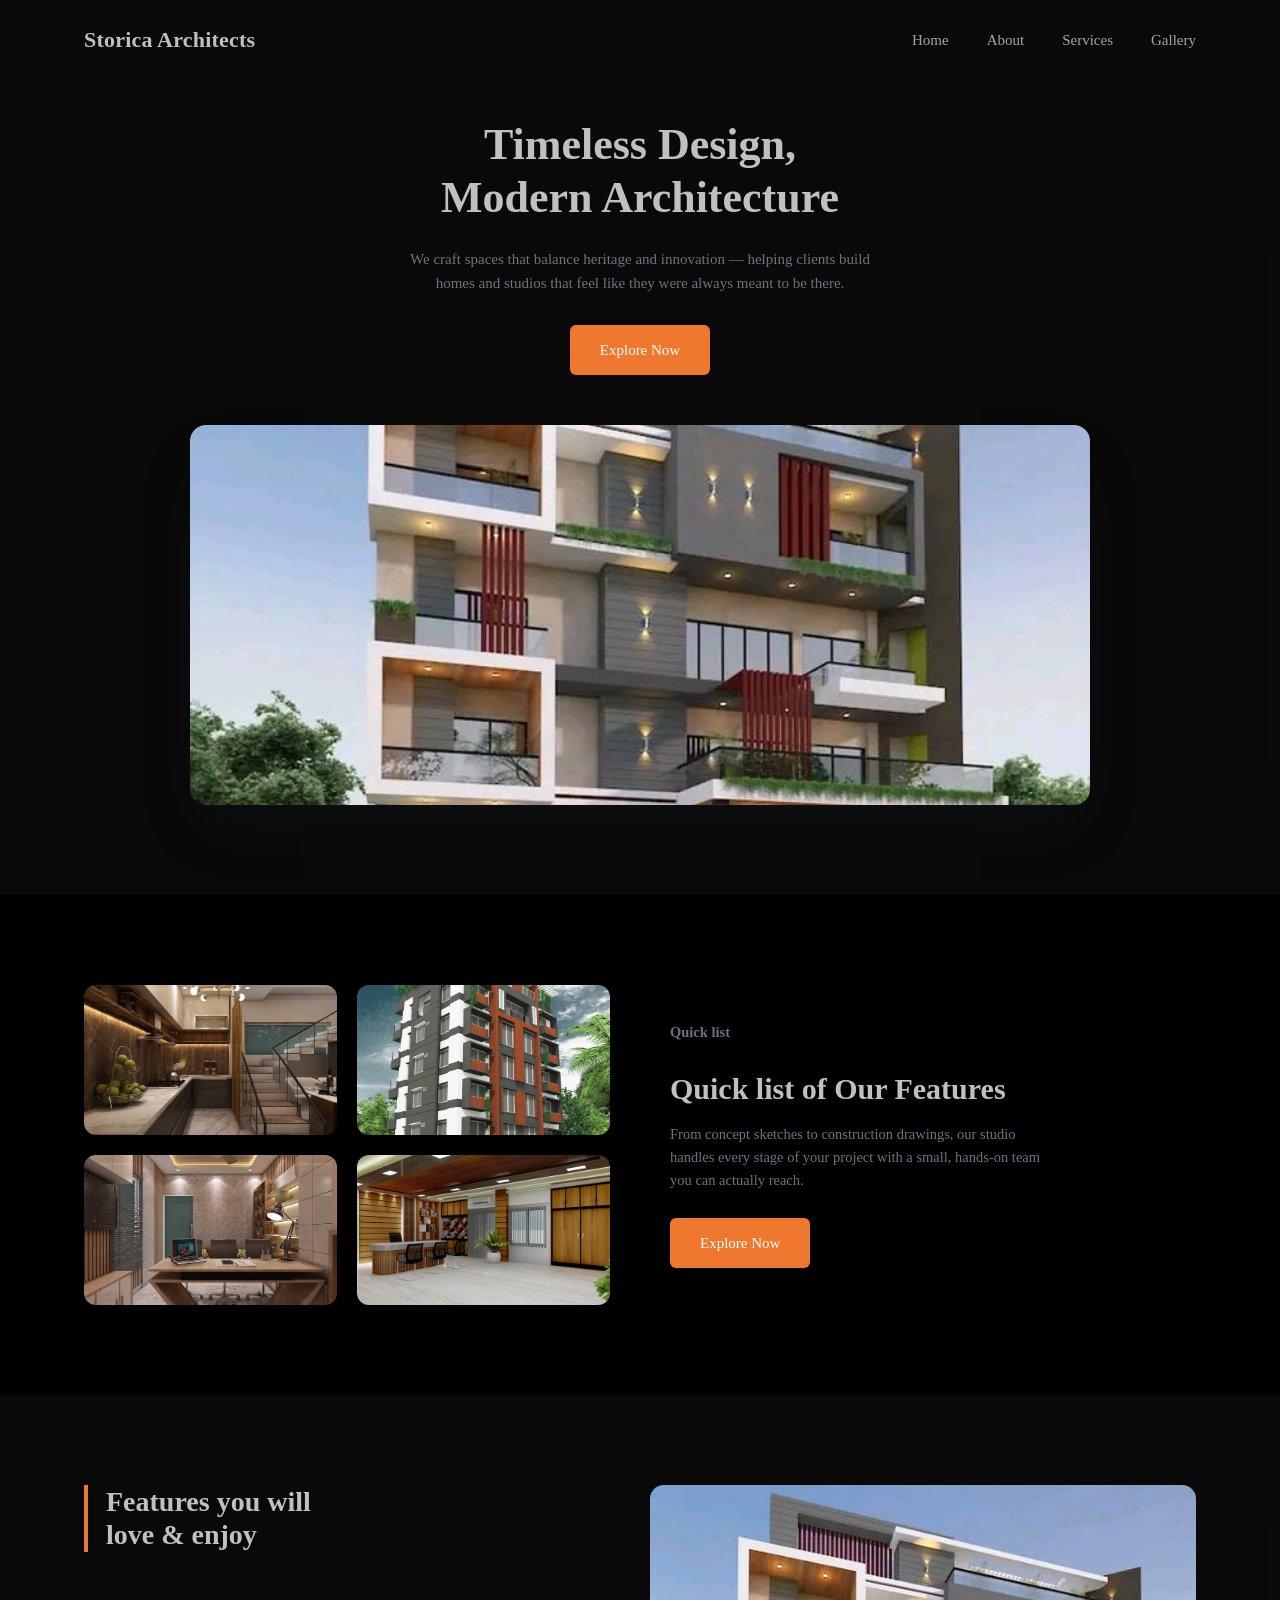
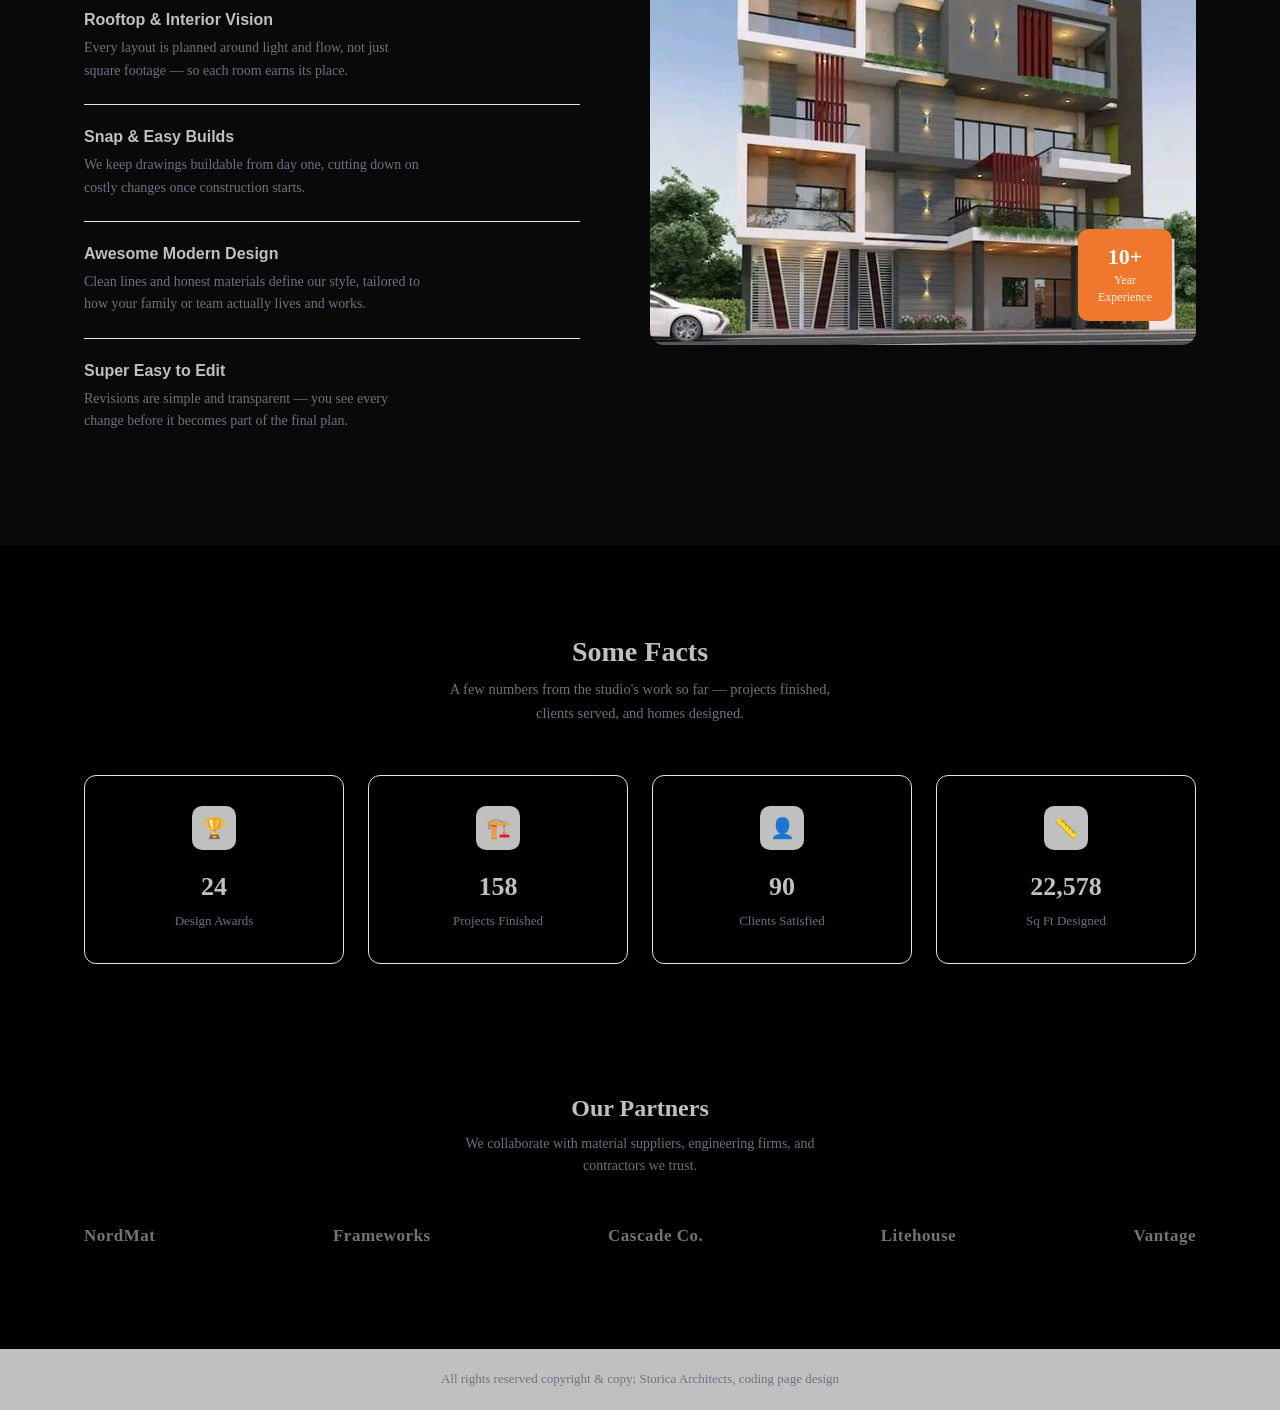
==== index.html @ d6c52e56 "first commit" ====
<!DOCTYPE html>
<html lang="en">
<head>
<meta charset="UTF-8">
<meta name="viewport" content="width=device-width, initial-scale=1.0">
<title>Storica Architects</title>
<link rel="preconnect" href="https://fonts.googleapis.com">
<link href="images/WhatsApp Image 2026-02-28 at 4.46.33 PM.jpeg" rel="">
<link rel="stylesheet" href="styles/styles.css">
<link rel="shortcut icon" href="images/Untitled design (3).png" type="image/x-icon">
</head>
<body>

  <header>
    <nav class="wrap">
      <div class="logo">Storica Architects</div>
      <div class="nav-links">
        
        <a href="#">Home</a>
        <a href="#">About</a>
        <a href="#">Services</a>
        <a href="#">Gallery</a>

        
      </div>
    </nav>
  </header>

  <section class="hero">
    <div class="wrap">
      <h1>Timeless Design,<br>Modern Architecture</h1>
      <p>We craft spaces that balance heritage and innovation — helping clients build homes and studios that feel like they were always meant to be there.</p>
      <a href="#" class="btn">Explore Now</a>
      <div class="hero-img">
       <img src="images/486635810_1103201011824294_1071564273077259065_n.jpg" alt="">
      </div>
    </div>
  </section>

  <section class="quick">
    <div class="wrap">
      <div class="quick-imgs">
        <img src="images/120081185_122994676213870_6121903983900589121_n.jpg" alt="Modern building">
        <img src="images/468080724_1082215016958493_6610459341811130633_n.jpg" alt="Interior design">
        <img src="images/469229002_1090039562842705_2044229005658719227_n.jpg" alt="Architecture detail">
        <img src="images/471404561_1105847131261948_3059984047574565428_n.jpg" alt="Facade">
      </div>
      <div class="quick-copy">
        <p class="eyebrow">Quick list</p>
        <h2>Quick list of Our Features</h2>
        <p>From concept sketches to construction drawings, our studio handles every stage of your project with a small, hands-on team you can actually reach.</p>
        <a href="#" class="btn">Explore Now</a>
      </div>
    </div>
  </section>

  <section class="love">
    <div class="wrap">
      <div>
        <h2>Features you will<br>love & enjoy</h2>

        <div class="love-item">
          <h3>Rooftop & Interior Vision</h3>
          <p>Every layout is planned around light and flow, not just square footage — so each room earns its place.</p>
        </div>
        <div class="love-item">
          <h3>Snap & Easy Builds</h3>
          <p>We keep drawings buildable from day one, cutting down on costly changes once construction starts.</p>
        </div>
        <div class="love-item">
          <h3>Awesome Modern Design</h3>
          <p>Clean lines and honest materials define our style, tailored to how your family or team actually lives and works.</p>
        </div>
        <div class="love-item">
          <h3>Super Easy to Edit</h3>
          <p>Revisions are simple and transparent — you see every change before it becomes part of the final plan.</p>
        </div>
      </div>

      <div class="love-visual">
        <img src="images/486635810_1103201011824294_1071564273077259065_n.jpg" alt="Architect reviewing plans">
        <div class="badge">
          <strong>10+</strong>
          <span>Year<br>Experience</span>
        </div>
      </div>
    </div>
  </section>

  <section class="facts">
    <div class="wrap">
      <h2>Some Facts</h2>
      <p>A few numbers from the studio's work so far — projects finished, clients served, and homes designed.</p>
      <div class="facts-grid">
        <div class="fact-card">
          <div class="fact-icon">&#127942;</div>
          <strong>24</strong>
          <span>Design Awards</span>
        </div>
        <div class="fact-card">
          <div class="fact-icon">&#127959;&#65039;</div>
          <strong>158</strong>
          <span>Projects Finished</span>
        </div>
        <div class="fact-card">
          <div class="fact-icon">&#128100;</div>
          <strong>90</strong>
          <span>Clients Satisfied</span>
        </div>
        <div class="fact-card">
          <div class="fact-icon">&#128207;</div>
          <strong>22,578</strong>
          <span>Sq Ft Designed</span>
        </div>
      </div>
    </div>
  </section>

  <section class="sponsors">
    <div class="wrap">
      <h2>Our Partners</h2>
      <p>We collaborate with material suppliers, engineering firms, and contractors we trust.</p>
      <div class="sponsor-row">
        <span>NordMat</span>
        <span>Frameworks</span>
        <span>Cascade&nbsp;Co.</span>
        <span>Litehouse</span>
        <span>Vantage</span>
      </div>
    </div>
  </section>

  <footer>
    All rights reserved copyright & copy; Storica Architects, coding page design
  </footer>

</body>
</html>
---- styles/styles.css ----
:root {
    --cream: #11111192;
    --peach: #c0c0c0;
    --orange: #f0782e;
    --ink: #c0c0c0;
    --ink-soft: #6b7280;
    --white: #ffffff;
    --border: #ece3d6;
    --radius: 10px;
  }

  * { box-sizing: border-box; margin: 0; padding: 0; }

  body{
        background-color: #000000;
        color: #c0c0c0;
        border-color: #444444;
      } 

  body {
    background-color: #000000;
        color: #c0c0c0;
    line-height: 1.6;
  }

  h1, h2, h3 {
    font-family: 'Playfair Display', serif;
    font-weight: 700;
    line-height: 1.2;
  }

  a { text-decoration: none; color: inherit; }
  img { max-width: 100%; display: block; }

  .wrap {
    max-width: 1160px;
    margin: 0 auto;
    padding: 0 24px;
  }

  .btn {
    display: inline-block;
    background: var(--orange);
    color: #fff;
    padding: 13px 30px;
    border-radius: 6px;
    font-weight: 500;
    font-size: 15px;
    border: none;
    cursor: pointer;
    transition: transform .15s ease, box-shadow .15s ease;
  }
  .btn:hover { transform: translateY(-2px); box-shadow: 0 8px 20px rgba(240,120,46,.3); }

  /* NAV */
  header {
    background: var(--cream);
    padding: 22px 0;
  }
  nav.wrap {
    display: flex;
    align-items: center;
    justify-content: space-between;
  }
  .logo {
    font-family: 'Playfair Display', serif;
    font-weight: 700;
    font-size: 22px;
    letter-spacing: .2px;
  }
  .nav-links {
    display: flex;
    gap: 38px;
    font-size: 15px;
    font-weight: 500;
  }
  .nav-links a { opacity: .85; }
  .nav-links a:hover { opacity: 1; color: var(--orange); }

  /* HERO */
  .hero {
    background: var(--cream);
    padding: 40px 0 90px;
    text-align: center;
  }
  .hero h1 {
    font-size: 44px;
    max-width: 640px;
    margin: 0 auto 22px;
  }
  .hero p {
    max-width: 480px;
    margin: 0 auto 30px;
    color: var(--ink-soft);
    font-size: 15px;
  }
  .hero-img {
    margin-top: 50px;
    border-radius: 16px;
    overflow: hidden;
    max-width: 900px;
    margin-left: auto;
    margin-right: auto;
    box-shadow: 0 30px 60px -20px rgba(31,39,51,.25);
  }
  .hero-img img { width: 100%; height: 380px; object-fit: cover; }

  /* QUICK FEATURES */
  .quick {
    padding: 90px 0;
  }
  .quick .wrap {
    display: grid;
    grid-template-columns: 1fr 1fr;
    gap: 60px;
    align-items: center;
  }
  .quick-imgs {
    display: grid;
    grid-template-columns: 1fr 1fr;
    gap: 20px;
  }
  .quick-imgs img {
    border-radius: 12px;
    height: 150px;
    width: 100%;
    object-fit: cover;
  }
  .eyebrow {
    color: var(--orange);
    font-weight: 600;
  }
  .quick-copy h2 { font-size: 30px; margin: 4px 0 16px; }
  .quick-copy p {
    color: var(--ink-soft);
    font-size: 14.5px;
    margin-bottom: 26px;
    max-width: 380px;
  }

  /* FEATURES LOVE */
  .love {
    background: var(--cream);
    padding: 90px 0;
  }
  .love .wrap {
    display: grid;
    grid-template-columns: 1fr 1.1fr;
    gap: 70px;
    align-items: flex-start;
  }
  .love h2 {
    font-size: 28px;
    border-left: 4px solid var(--orange);
    padding-left: 18px;
    margin-bottom: 36px;
  }
  .love-item {
    border-top: 1px solid var(--border);
    padding: 22px 0;
  }
  .love-item:first-of-type { border-top: none; }
  .love-item h3 {
    font-family: 'Poppins', sans-serif;
    font-size: 16px;
    font-weight: 600;
    margin-bottom: 8px;
  }
  .love-item p {
    color: var(--ink-soft);
    font-size: 14px;
    max-width: 340px;
  }
  .love-visual {
    position: relative;
    border-radius: 14px;
    overflow: hidden;
  }
  .love-visual img { width: 100%; height: 460px; object-fit: cover; }
  .badge {
    position: absolute;
    bottom: 24px;
    right: 24px;
    background: var(--orange);
    color: #fff;
    padding: 16px 20px;
    border-radius: 10px;
    text-align: center;
    line-height: 1.1;
  }
  .badge strong { display: block; font-size: 22px; font-family: 'Playfair Display', serif; }
  .badge span { font-size: 12px; opacity: .9; }

  /* FACTS */
  .facts { padding: 90px 0; text-align: center; }
  .facts h2 { font-size: 28px; margin-bottom: 10px; }
  .facts > .wrap > p { color: var(--ink-soft); font-size: 14.5px; max-width: 420px; margin: 0 auto 50px; }
  .facts-grid {
    display: grid;
    grid-template-columns: repeat(4, 1fr);
    gap: 24px;
  }
  .fact-card {
    border: 1px solid var(--border);
    border-radius: 12px;
    padding: 30px 16px;
  }
  .fact-icon {
    width: 44px; height: 44px;
    margin: 0 auto 16px;
    border-radius: 10px;
    background: var(--peach);
    display: flex; align-items: center; justify-content: center;
    color: var(--orange);
    font-size: 20px;
  }
  .fact-card strong {
    display: block;
    font-family: 'Playfair Display', serif;
    font-size: 26px;
  }
  .fact-card span {
    color: var(--ink-soft);
    font-size: 13px;
  }

  /* SPONSORS */
  .sponsors { padding: 40px 0 100px; text-align: center; }
  .sponsors h2 { font-size: 24px; margin-bottom: 10px; }
  .sponsors p { color: var(--ink-soft); font-size: 14px; max-width: 400px; margin: 0 auto 44px; }
  .sponsor-row {
    display: flex;
    justify-content: space-between;
    align-items: center;
    flex-wrap: wrap;
    gap: 20px;
    opacity: .6;
    font-weight: 600;
    font-size: 17px;
    letter-spacing: .5px;
  }

  /* FOOTER */
  footer {
    background: var(--peach);
    padding: 20px 0;
    text-align: center;
    font-size: 13px;
    color: var(--ink-soft);
  }

  @media (max-width: 860px) {
    .quick .wrap, .love .wrap { grid-template-columns: 1fr; }
    .facts-grid { grid-template-columns: repeat(2, 1fr); }
    .nav-links { display: none; }
    .hero h1 { font-size: 32px; }
    .love-visual img { height: 320px; }
  }
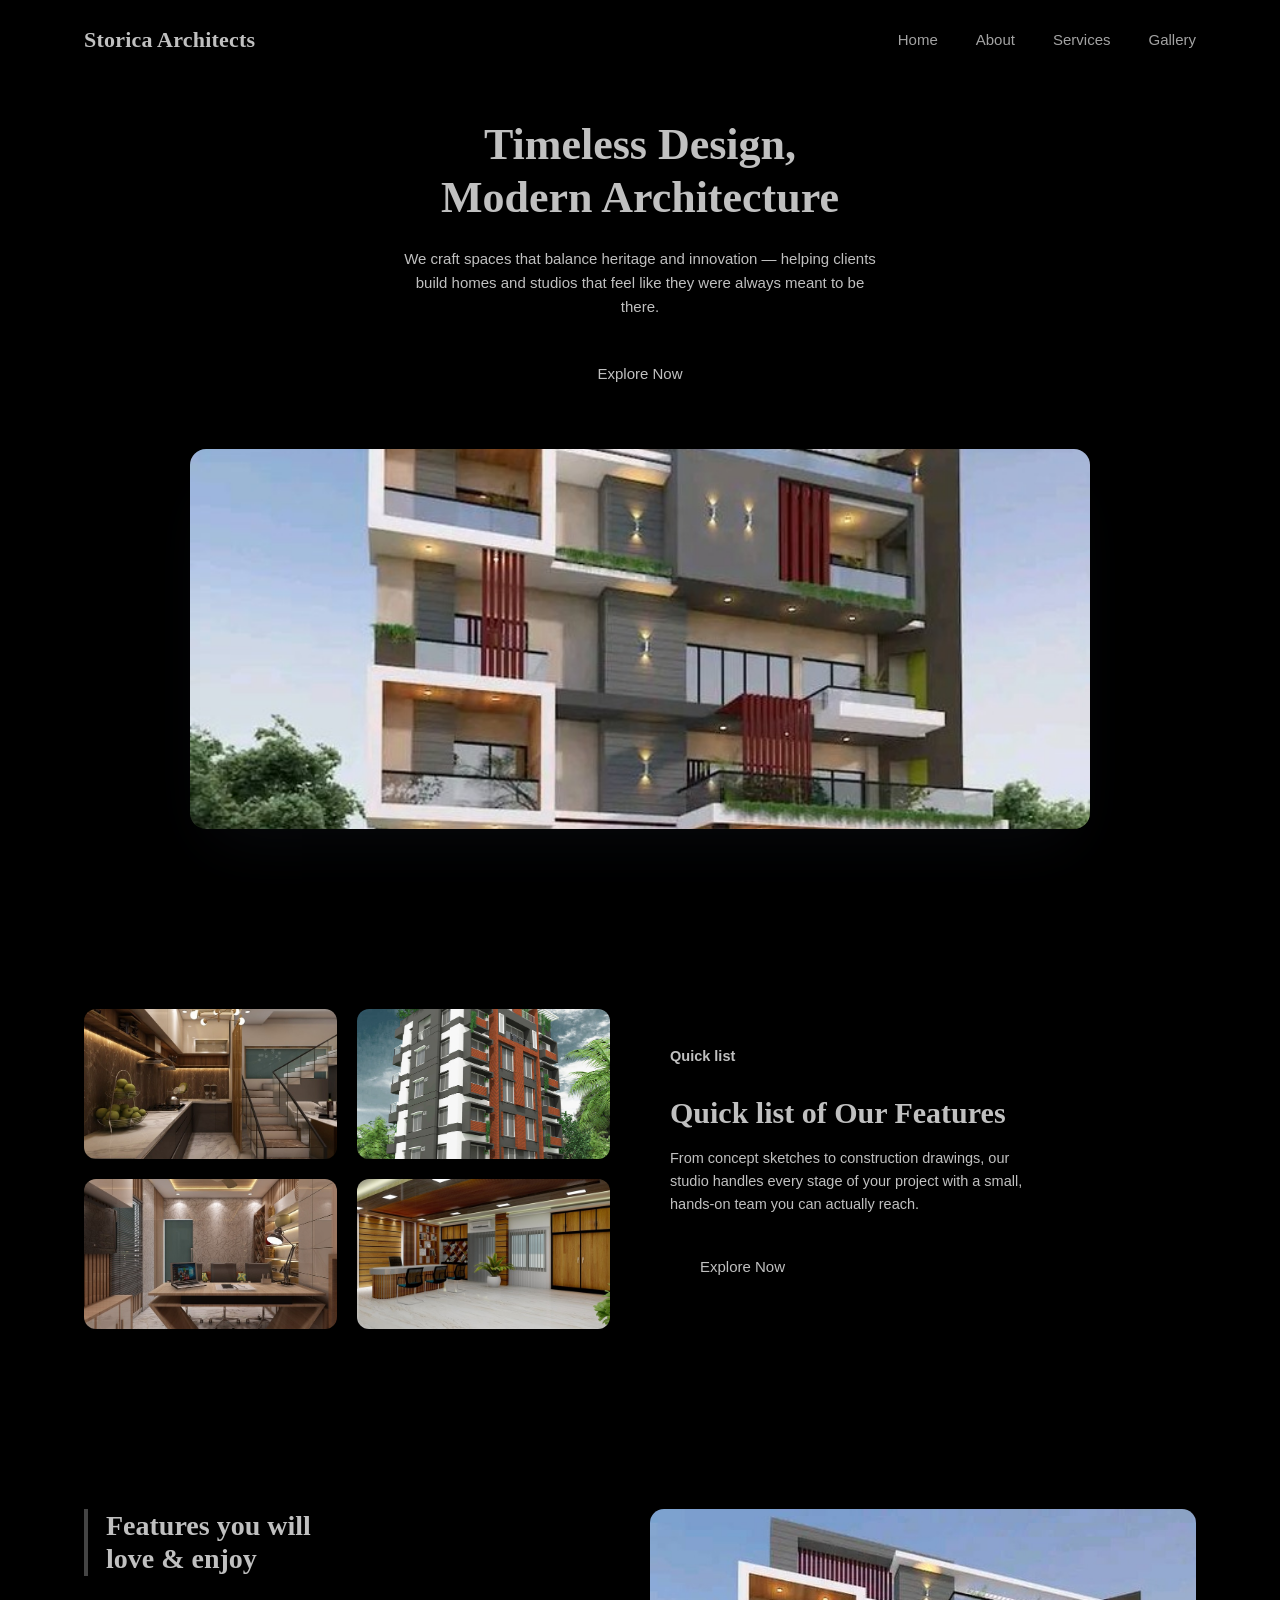
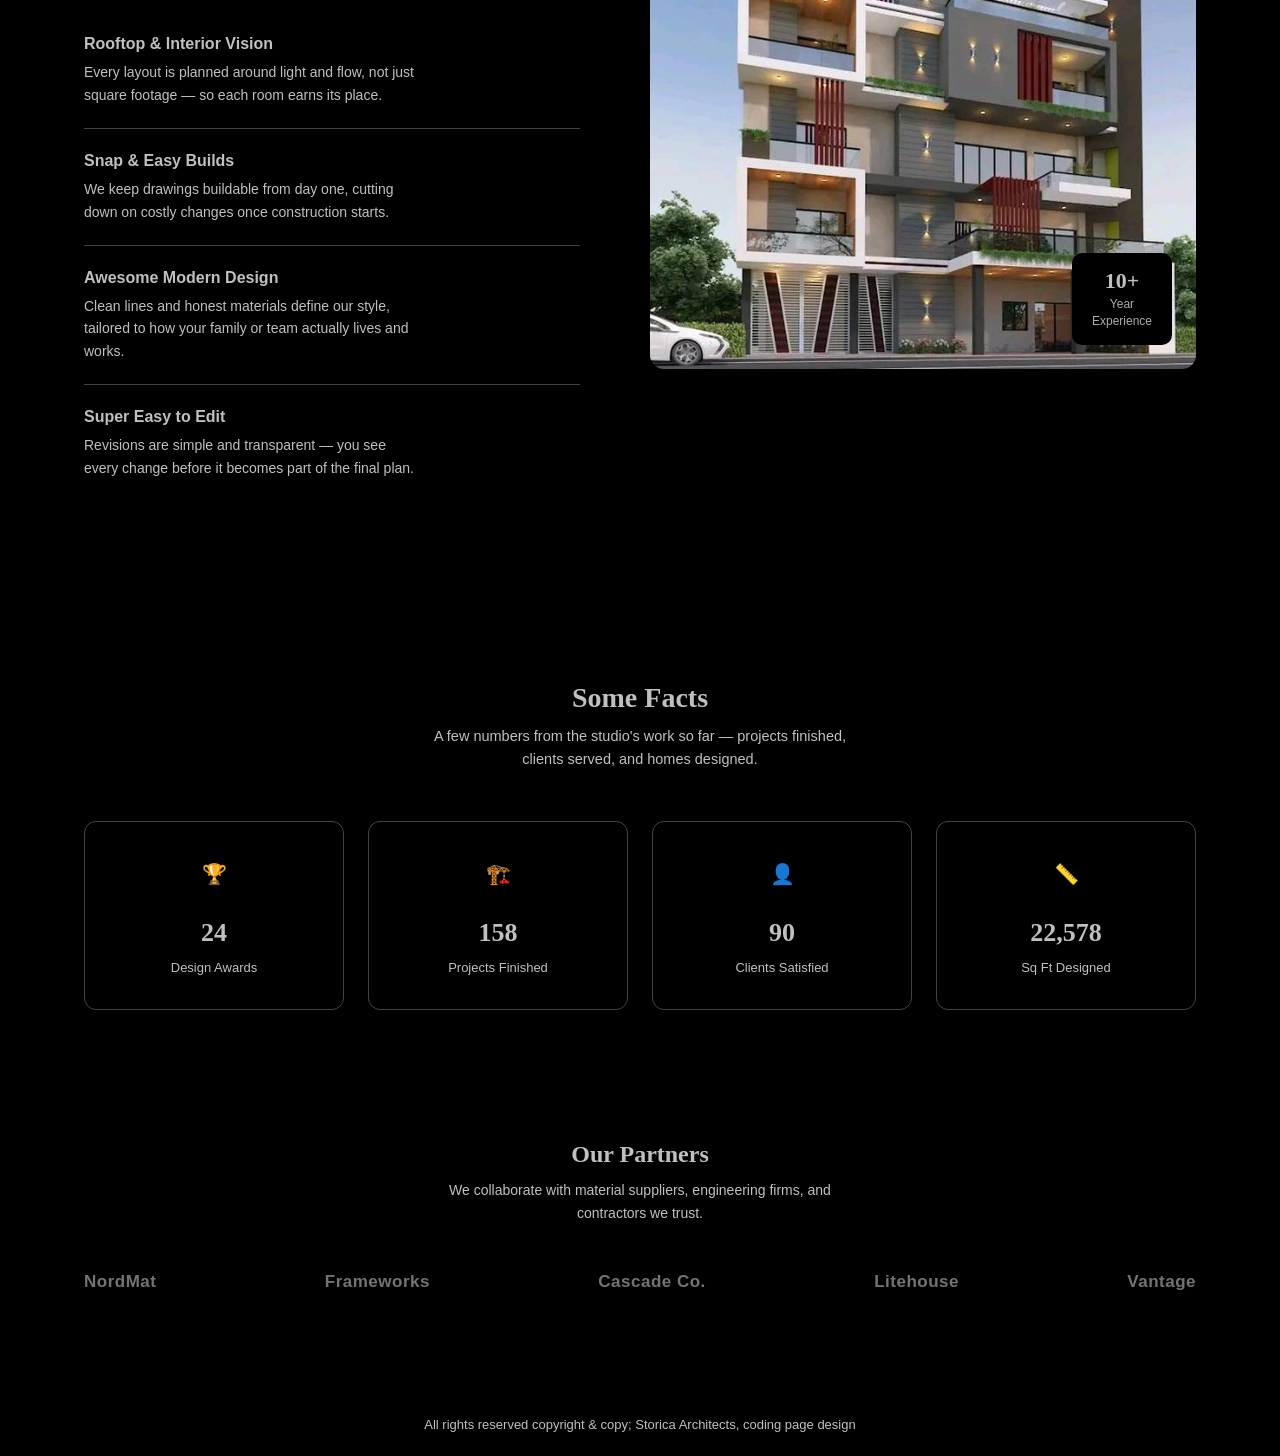
==== commit 02adb630: "update css styles" ====
--- a/index.html
+++ b/index.html
@@ -135,5 +135,4 @@
   </footer>
 
 </body>
-</html>
-
+</html>
--- a/styles/styles.css
+++ b/styles/styles.css
@@ -1,258 +1,296 @@
 :root {
-    --cream: #11111192;
-    --peach: #c0c0c0;
-    --orange: #f0782e;
-    --ink: #c0c0c0;
-    --ink-soft: #6b7280;
-    --white: #ffffff;
-    --border: #ece3d6;
-    --radius: 10px;
+  --cream: #fdf3e7;
+  --peach: #f8e4cd;
+  --orange: #f0782e;
+  --ink: #1f2733;
+  --ink-soft: #6b7280;
+  --white: #ffffff;
+  --border: #ece3d6;
+  --radius: 10px;
+}
+
+* { box-sizing: border-box; margin: 0; padding: 0; }
+
+body {
+  font-family: 'Poppins', sans-serif;
+  color: var(--ink);
+  background: var(--white);
+  line-height: 1.6;
+}
+
+h1, h2, h3 {
+  font-family: 'Playfair Display', serif;
+  font-weight: 700;
+  line-height: 1.2;
+}
+
+a { text-decoration: none; color: inherit; }
+img { max-width: 100%; display: block; }
+
+.wrap {
+  max-width: 1160px;
+  margin: 0 auto;
+  padding: 0 24px;
+}
+
+.btn {
+  display: inline-block;
+  background: var(--orange);
+  color: #fff;
+  padding: 13px 30px;
+  border-radius: 6px;
+  font-weight: 500;
+  font-size: 15px;
+  border: none;
+  cursor: pointer;
+  transition: transform .15s ease, box-shadow .15s ease;
+}
+.btn:hover { transform: translateY(-2px); box-shadow: 0 8px 20px rgba(240,120,46,.3); }
+
+/* NAV */
+header {
+  background: var(--cream);
+  padding: 22px 0;
+  position: relative;
+}
+nav.wrap {
+  display: flex;
+  align-items: center;
+  justify-content: space-between;
+  position: relative;
+}
+.logo {
+  font-family: 'Playfair Display', serif;
+  font-weight: 700;
+  font-size: 22px;
+  letter-spacing: .2px;
+}
+.nav-links {
+  display: flex;
+  gap: 38px;
+  font-size: 15px;
+  font-weight: 500;
+}
+.nav-links a { opacity: .85; }
+.nav-links a:hover { opacity: 1; color: var(--orange); }
+
+/* Hamburger button — hidden on desktop by default */
+.menu-toggle {
+  display: none;
+  flex-direction: column;
+  justify-content: center;
+  gap: 5px;
+  width: 30px;
+  height: 24px;
+  background: none;
+  border: none;
+  cursor: pointer;
+  z-index: 20;
+}
+.menu-toggle span {
+  display: block;
+  width: 26px;
+  height: 2px;
+  background: var(--ink);
+}
+
+/* HERO */
+.hero {
+  background: var(--cream);
+  padding: 40px 0 90px;
+  text-align: center;
+}
+.hero h1 {
+  font-size: 44px;
+  max-width: 640px;
+  margin: 0 auto 22px;
+}
+.hero p {
+  max-width: 480px;
+  margin: 0 auto 30px;
+  color: var(--ink-soft);
+  font-size: 15px;
+}
+.hero-img {
+  margin-top: 50px;
+  border-radius: 16px;
+  overflow: hidden;
+  max-width: 900px;
+  margin-left: auto;
+  margin-right: auto;
+  box-shadow: 0 30px 60px -20px rgba(31,39,51,.25);
+}
+.hero-img img { width: 100%; height: 380px; object-fit: cover; }
+
+/* QUICK FEATURES */
+.quick { padding: 90px 0; }
+.quick .wrap {
+  display: grid;
+  grid-template-columns: 1fr 1fr;
+  gap: 60px;
+  align-items: center;
+}
+.quick-imgs {
+  display: grid;
+  grid-template-columns: 1fr 1fr;
+  gap: 20px;
+}
+.quick-imgs img {
+  border-radius: 12px;
+  height: 150px;
+  width: 100%;
+  object-fit: cover;
+}
+.eyebrow { color: var(--orange); font-weight: 600; }
+.quick-copy h2 { font-size: 30px; margin: 4px 0 16px; }
+.quick-copy p {
+  color: var(--ink-soft);
+  font-size: 14.5px;
+  margin-bottom: 26px;
+  max-width: 380px;
+}
+
+/* FEATURES LOVE */
+.love { background: var(--cream); padding: 90px 0; }
+.love .wrap {
+  display: grid;
+  grid-template-columns: 1fr 1.1fr;
+  gap: 70px;
+  align-items: flex-start;
+}
+.love h2 {
+  font-size: 28px;
+  border-left: 4px solid var(--orange);
+  padding-left: 18px;
+  margin-bottom: 36px;
+}
+.love-item { border-top: 1px solid var(--border); padding: 22px 0; }
+.love-item:first-of-type { border-top: none; }
+.love-item h3 {
+  font-family: 'Poppins', sans-serif;
+  font-size: 16px;
+  font-weight: 600;
+  margin-bottom: 8px;
+}
+.love-item p { color: var(--ink-soft); font-size: 14px; max-width: 340px; }
+.love-visual { position: relative; border-radius: 14px; overflow: hidden; }
+.love-visual img { width: 100%; height: 460px; object-fit: cover; }
+.badge {
+  position: absolute;
+  bottom: 24px;
+  right: 24px;
+  background: var(--orange);
+  color: #fff;
+  padding: 16px 20px;
+  border-radius: 10px;
+  text-align: center;
+  line-height: 1.1;
+}
+.badge strong { display: block; font-size: 22px; font-family: 'Playfair Display', serif; }
+.badge span { font-size: 12px; opacity: .9; }
+
+/* FACTS */
+.facts { padding: 90px 0; text-align: center; }
+.facts h2 { font-size: 28px; margin-bottom: 10px; }
+.facts > .wrap > p { color: var(--ink-soft); font-size: 14.5px; max-width: 420px; margin: 0 auto 50px; }
+.facts-grid { display: grid; grid-template-columns: repeat(4, 1fr); gap: 24px; }
+.fact-card { border: 1px solid var(--border); border-radius: 12px; padding: 30px 16px; }
+.fact-icon {
+  width: 44px; height: 44px;
+  margin: 0 auto 16px;
+  border-radius: 10px;
+  background: var(--peach);
+  display: flex; align-items: center; justify-content: center;
+  color: var(--orange);
+  font-size: 20px;
+}
+.fact-card strong { display: block; font-family: 'Playfair Display', serif; font-size: 26px; }
+.fact-card span { color: var(--ink-soft); font-size: 13px; }
+
+/* SPONSORS */
+.sponsors { padding: 40px 0 100px; text-align: center; }
+.sponsors h2 { font-size: 24px; margin-bottom: 10px; }
+.sponsors p { color: var(--ink-soft); font-size: 14px; max-width: 400px; margin: 0 auto 44px; }
+.sponsor-row {
+  display: flex;
+  justify-content: space-between;
+  align-items: center;
+  flex-wrap: wrap;
+  gap: 20px;
+  opacity: .6;
+  font-weight: 600;
+  font-size: 17px;
+  letter-spacing: .5px;
+}
+
+/* FOOTER */
+footer {
+  background: var(--peach);
+  padding: 20px 0;
+  text-align: center;
+  font-size: 13px;
+  color: var(--ink-soft);
+}
+
+/* ============ RESPONSIVE ============ */
+
+/* Large Desktop */
+@media (max-width: 1200px) {
+  .wrap { max-width: 960px; }
+  .hero h1 { font-size: 40px; }
+}
+
+/* Tablet */
+@media (max-width: 860px) {
+  .quick .wrap, .love .wrap { grid-template-columns: 1fr; }
+  .facts-grid { grid-template-columns: repeat(2, 1fr); }
+
+  .nav-links {
+    position: absolute;
+    top: 60px;
+    left: 0;
+    right: 0;
+    background: var(--cream);
+    flex-direction: column;
+    align-items: center;
+    gap: 20px;
+    padding: 24px 0;
+    display: none;
+    box-shadow: 0 10px 20px rgba(0,0,0,.08);
   }
-
-  * { box-sizing: border-box; margin: 0; padding: 0; }
-
-  body{
-        background-color: #000000;
-        color: #c0c0c0;
-        border-color: #444444;
-      } 
-
-  body {
-    background-color: #000000;
-        color: #c0c0c0;
-    line-height: 1.6;
-  }
-
-  h1, h2, h3 {
-    font-family: 'Playfair Display', serif;
-    font-weight: 700;
-    line-height: 1.2;
-  }
-
-  a { text-decoration: none; color: inherit; }
-  img { max-width: 100%; display: block; }
-
-  .wrap {
-    max-width: 1160px;
-    margin: 0 auto;
-    padding: 0 24px;
-  }
-
-  .btn {
-    display: inline-block;
-    background: var(--orange);
-    color: #fff;
-    padding: 13px 30px;
-    border-radius: 6px;
-    font-weight: 500;
-    font-size: 15px;
-    border: none;
-    cursor: pointer;
-    transition: transform .15s ease, box-shadow .15s ease;
-  }
-  .btn:hover { transform: translateY(-2px); box-shadow: 0 8px 20px rgba(240,120,46,.3); }
-
-  /* NAV */
-  header {
-    background: var(--cream);
-    padding: 22px 0;
-  }
-  nav.wrap {
-    display: flex;
-    align-items: center;
-    justify-content: space-between;
-  }
-  .logo {
-    font-family: 'Playfair Display', serif;
-    font-weight: 700;
-    font-size: 22px;
-    letter-spacing: .2px;
-  }
-  .nav-links {
-    display: flex;
-    gap: 38px;
-    font-size: 15px;
-    font-weight: 500;
-  }
-  .nav-links a { opacity: .85; }
-  .nav-links a:hover { opacity: 1; color: var(--orange); }
-
-  /* HERO */
-  .hero {
-    background: var(--cream);
-    padding: 40px 0 90px;
-    text-align: center;
-  }
-  .hero h1 {
-    font-size: 44px;
-    max-width: 640px;
-    margin: 0 auto 22px;
-  }
-  .hero p {
-    max-width: 480px;
-    margin: 0 auto 30px;
-    color: var(--ink-soft);
-    font-size: 15px;
-  }
-  .hero-img {
-    margin-top: 50px;
-    border-radius: 16px;
-    overflow: hidden;
-    max-width: 900px;
-    margin-left: auto;
-    margin-right: auto;
-    box-shadow: 0 30px 60px -20px rgba(31,39,51,.25);
-  }
-  .hero-img img { width: 100%; height: 380px; object-fit: cover; }
-
-  /* QUICK FEATURES */
-  .quick {
-    padding: 90px 0;
-  }
-  .quick .wrap {
-    display: grid;
-    grid-template-columns: 1fr 1fr;
-    gap: 60px;
-    align-items: center;
-  }
-  .quick-imgs {
-    display: grid;
-    grid-template-columns: 1fr 1fr;
-    gap: 20px;
-  }
-  .quick-imgs img {
-    border-radius: 12px;
-    height: 150px;
-    width: 100%;
-    object-fit: cover;
-  }
-  .eyebrow {
-    color: var(--orange);
-    font-weight: 600;
-  }
-  .quick-copy h2 { font-size: 30px; margin: 4px 0 16px; }
-  .quick-copy p {
-    color: var(--ink-soft);
-    font-size: 14.5px;
-    margin-bottom: 26px;
-    max-width: 380px;
-  }
-
-  /* FEATURES LOVE */
-  .love {
-    background: var(--cream);
-    padding: 90px 0;
-  }
-  .love .wrap {
-    display: grid;
-    grid-template-columns: 1fr 1.1fr;
-    gap: 70px;
-    align-items: flex-start;
-  }
-  .love h2 {
-    font-size: 28px;
-    border-left: 4px solid var(--orange);
-    padding-left: 18px;
-    margin-bottom: 36px;
-  }
-  .love-item {
-    border-top: 1px solid var(--border);
-    padding: 22px 0;
-  }
-  .love-item:first-of-type { border-top: none; }
-  .love-item h3 {
-    font-family: 'Poppins', sans-serif;
-    font-size: 16px;
-    font-weight: 600;
-    margin-bottom: 8px;
-  }
-  .love-item p {
-    color: var(--ink-soft);
-    font-size: 14px;
-    max-width: 340px;
-  }
-  .love-visual {
-    position: relative;
-    border-radius: 14px;
-    overflow: hidden;
-  }
-  .love-visual img { width: 100%; height: 460px; object-fit: cover; }
-  .badge {
-    position: absolute;
-    bottom: 24px;
-    right: 24px;
-    background: var(--orange);
-    color: #fff;
-    padding: 16px 20px;
-    border-radius: 10px;
-    text-align: center;
-    line-height: 1.1;
-  }
-  .badge strong { display: block; font-size: 22px; font-family: 'Playfair Display', serif; }
-  .badge span { font-size: 12px; opacity: .9; }
-
-  /* FACTS */
-  .facts { padding: 90px 0; text-align: center; }
-  .facts h2 { font-size: 28px; margin-bottom: 10px; }
-  .facts > .wrap > p { color: var(--ink-soft); font-size: 14.5px; max-width: 420px; margin: 0 auto 50px; }
-  .facts-grid {
-    display: grid;
-    grid-template-columns: repeat(4, 1fr);
-    gap: 24px;
-  }
-  .fact-card {
-    border: 1px solid var(--border);
-    border-radius: 12px;
-    padding: 30px 16px;
-  }
-  .fact-icon {
-    width: 44px; height: 44px;
-    margin: 0 auto 16px;
-    border-radius: 10px;
-    background: var(--peach);
-    display: flex; align-items: center; justify-content: center;
-    color: var(--orange);
-    font-size: 20px;
-  }
-  .fact-card strong {
-    display: block;
-    font-family: 'Playfair Display', serif;
-    font-size: 26px;
-  }
-  .fact-card span {
-    color: var(--ink-soft);
-    font-size: 13px;
-  }
-
-  /* SPONSORS */
-  .sponsors { padding: 40px 0 100px; text-align: center; }
-  .sponsors h2 { font-size: 24px; margin-bottom: 10px; }
-  .sponsors p { color: var(--ink-soft); font-size: 14px; max-width: 400px; margin: 0 auto 44px; }
-  .sponsor-row {
-    display: flex;
-    justify-content: space-between;
-    align-items: center;
-    flex-wrap: wrap;
-    gap: 20px;
-    opacity: .6;
-    font-weight: 600;
-    font-size: 17px;
-    letter-spacing: .5px;
-  }
-
-  /* FOOTER */
-  footer {
-    background: var(--peach);
-    padding: 20px 0;
-    text-align: center;
-    font-size: 13px;
-    color: var(--ink-soft);
-  }
-
-  @media (max-width: 860px) {
-    .quick .wrap, .love .wrap { grid-template-columns: 1fr; }
-    .facts-grid { grid-template-columns: repeat(2, 1fr); }
-    .nav-links { display: none; }
-    .hero h1 { font-size: 32px; }
-    .love-visual img { height: 320px; }
-  }+  .nav-links.open { display: flex; }
+
+  .menu-toggle { display: flex; }
+
+  .hero h1 { font-size: 32px; }
+  .love-visual img { height: 320px; }
+  .hero-img img { height: 280px; }
+}
+
+/* Mobile */
+@media (max-width: 600px) {
+  .wrap { padding: 0 16px; }
+  .hero h1 { font-size: 26px; }
+  .hero p { font-size: 14px; }
+  .quick-imgs { grid-template-columns: 1fr; }
+  .facts-grid { grid-template-columns: 1fr 1fr; gap: 14px; }
+  .fact-card { padding: 20px 10px; }
+  .fact-card strong { font-size: 20px; }
+  .sponsor-row { justify-content: center; gap: 28px; }
+  .logo { font-size: 18px; }
+}
+
+/* Small Mobile */
+@media (max-width: 400px) {
+  .hero h1 { font-size: 22px; }
+  .btn { padding: 11px 22px; font-size: 14px; }
+  .facts-grid { grid-template-columns: 1fr; }
+  .love h2 { font-size: 22px; }
+}
+
+/* Black background / silver text override */
+* {
+  background-color: #000000 !important;
+  color: #c0c0c0 !important;
+  border-color: #444444 !important;
+}
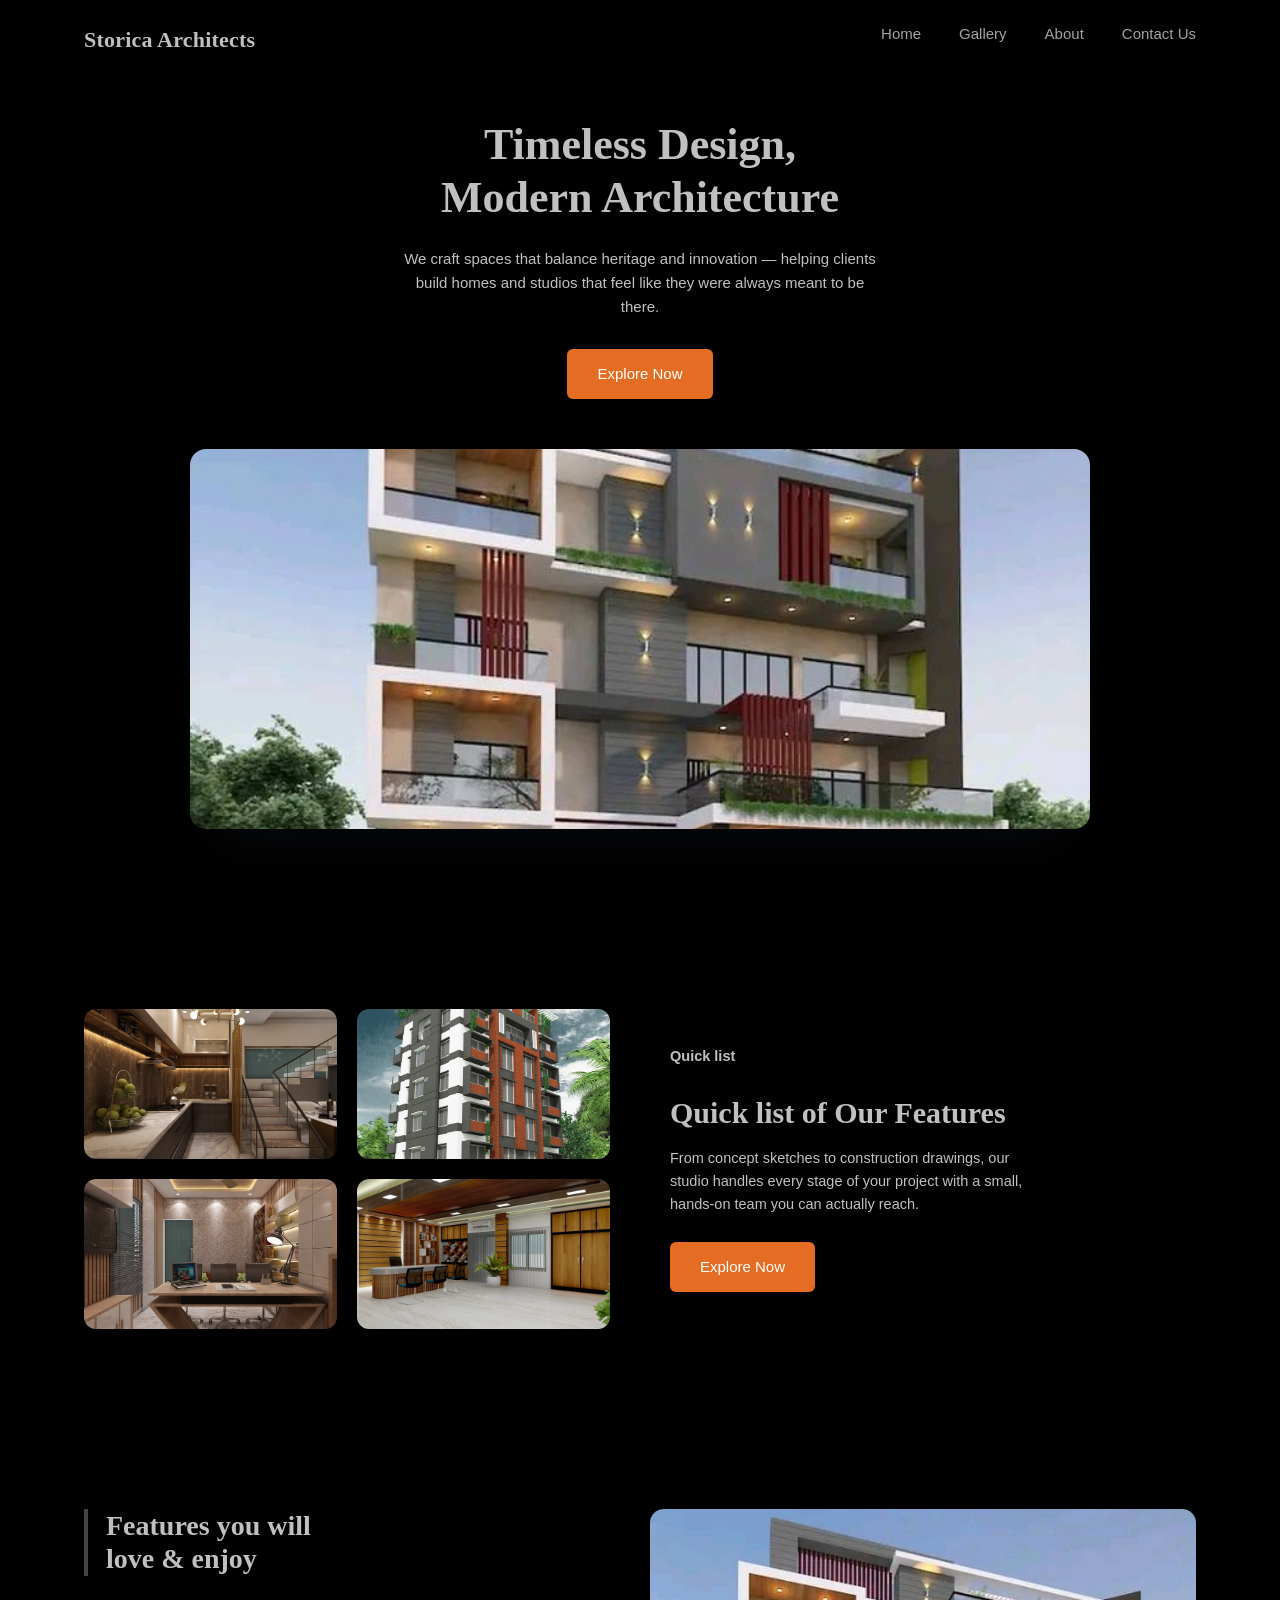
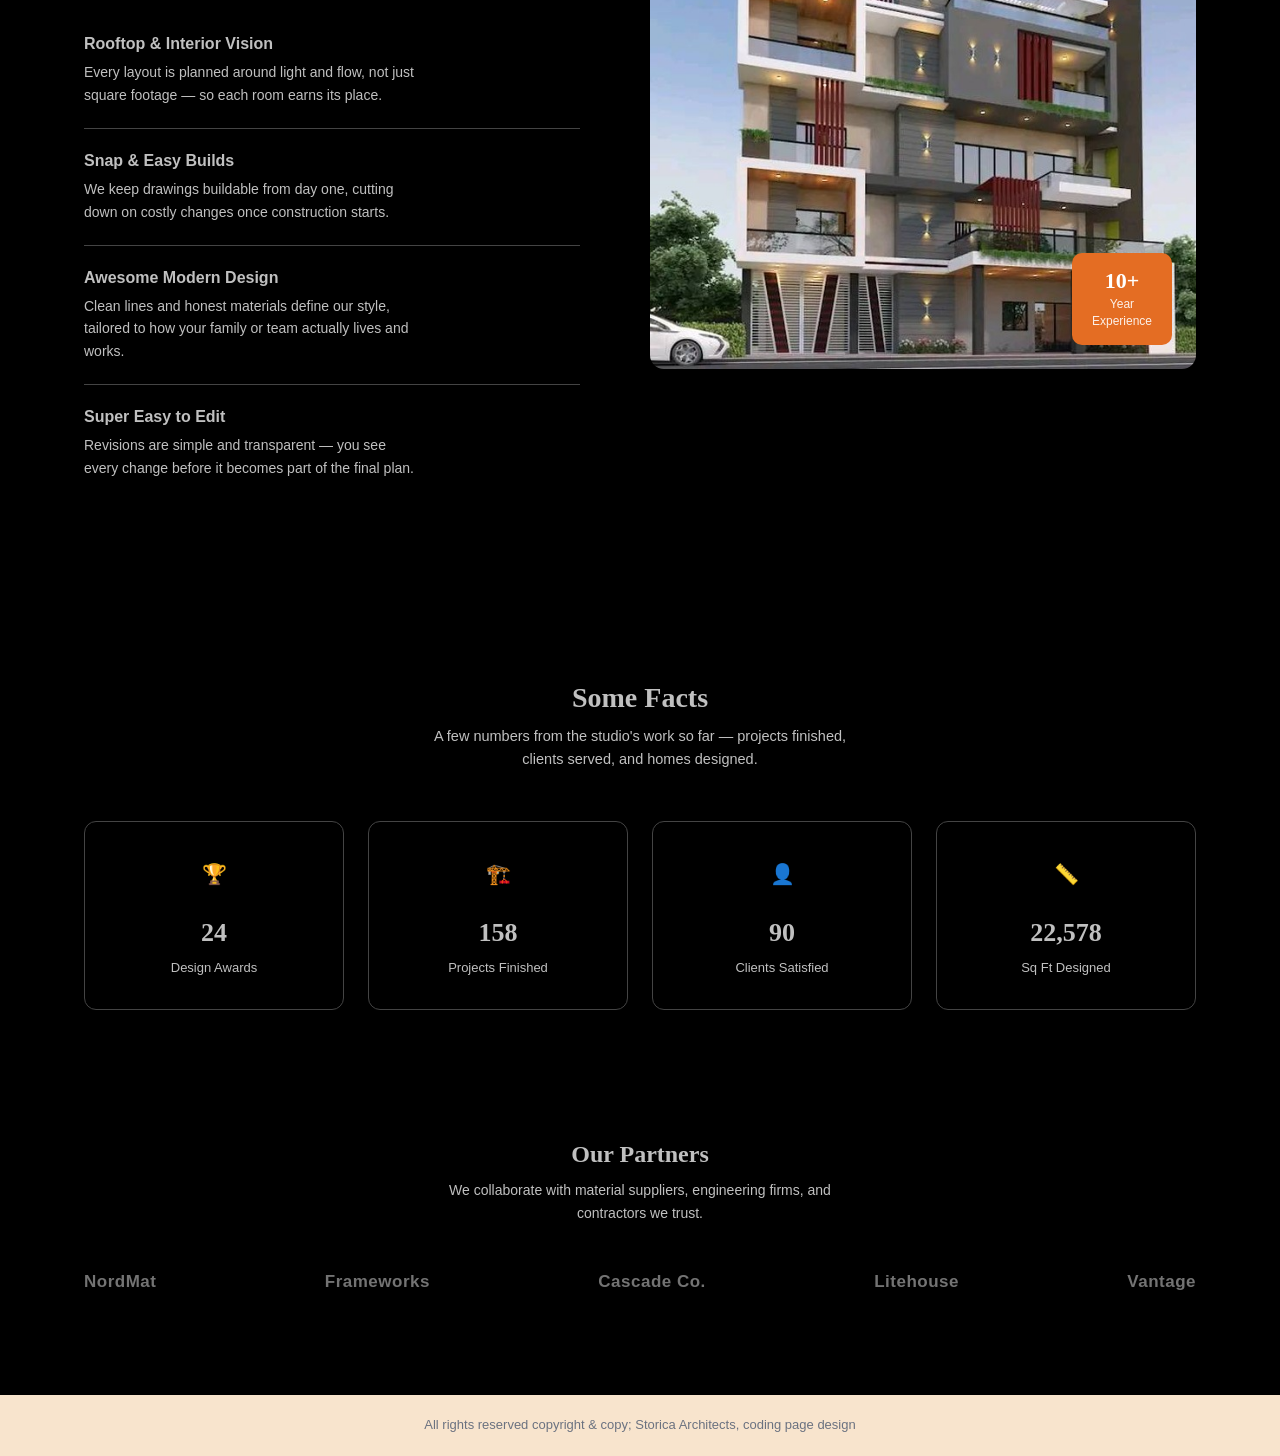
==== commit dd654e06: "update css styles" ====
--- a/index.html
+++ b/index.html
@@ -14,15 +14,18 @@
   <header>
     <nav class="wrap">
       <div class="logo">Storica Architects</div>
-      <div class="nav-links">
+      <ul class="nav-links">
         
-        <a href="#">Home</a>
-        <a href="#">About</a>
-        <a href="#">Services</a>
-        <a href="#">Gallery</a>
+        <!-- li.nav-links*4>a.nav-link -->
+      
+      <li class="nav-items"><a href="" class="nav-link">Home</a></li>
+      <li class="nav-items"><a href="" class="nav-link">Gallery</a></li>
+      <li class="nav-items"><a href="" class="nav-link">About</a></li>
+      <li class="nav-items"><a href="" class="nav-link">Contact Us</a></li>
+
 
         
-      </div>
+      </ul>
     </nav>
   </header>
 
--- a/styles/styles.css
+++ b/styles/styles.css
@@ -1,7 +1,7 @@
 :root {
   --cream: #fdf3e7;
   --peach: #f8e4cd;
-  --orange: #f0782e;
+  --orange: #e46d23;
   --ink: #1f2733;
   --ink-soft: #6b7280;
   --white: #ffffff;
@@ -35,8 +35,8 @@
 
 .btn {
   display: inline-block;
-  background: var(--orange);
-  color: #fff;
+  background-color: var(--orange) !important;
+  color: #fff !important;
   padding: 13px 30px;
   border-radius: 6px;
   font-weight: 500;
@@ -53,9 +53,11 @@
   padding: 22px 0;
   position: relative;
 }
+
+
 nav.wrap {
   display: flex;
-  align-items: center;
+  align-items: right;
   justify-content: space-between;
   position: relative;
 }
@@ -65,6 +67,13 @@
   font-size: 22px;
   letter-spacing: .2px;
 }
+
+.nav-items{
+
+list-style: none;
+
+}
+
 .nav-links {
   display: flex;
   gap: 38px;
@@ -186,8 +195,19 @@
   text-align: center;
   line-height: 1.1;
 }
-.badge strong { display: block; font-size: 22px; font-family: 'Playfair Display', serif; }
+.badge strong { display: block; font-size: 22px; font-family: 'Playfair Display', serif; 
+}
 .badge span { font-size: 12px; opacity: .9; }
+
+.badge {
+  background-color: var(--orange) !important;
+  color: #fff !important;
+}
+.badge strong,
+.badge span {
+  color: #fff !important;
+  background-color: transparent !important;
+}
 
 /* FACTS */
 .facts { padding: 90px 0; text-align: center; }
@@ -226,10 +246,11 @@
 /* FOOTER */
 footer {
   background: var(--peach);
+  background-color: var(--peach) !important;
   padding: 20px 0;
   text-align: center;
   font-size: 13px;
-  color: var(--ink-soft);
+   color: var(--ink-soft) !important;
 }
 
 /* ============ RESPONSIVE ============ */
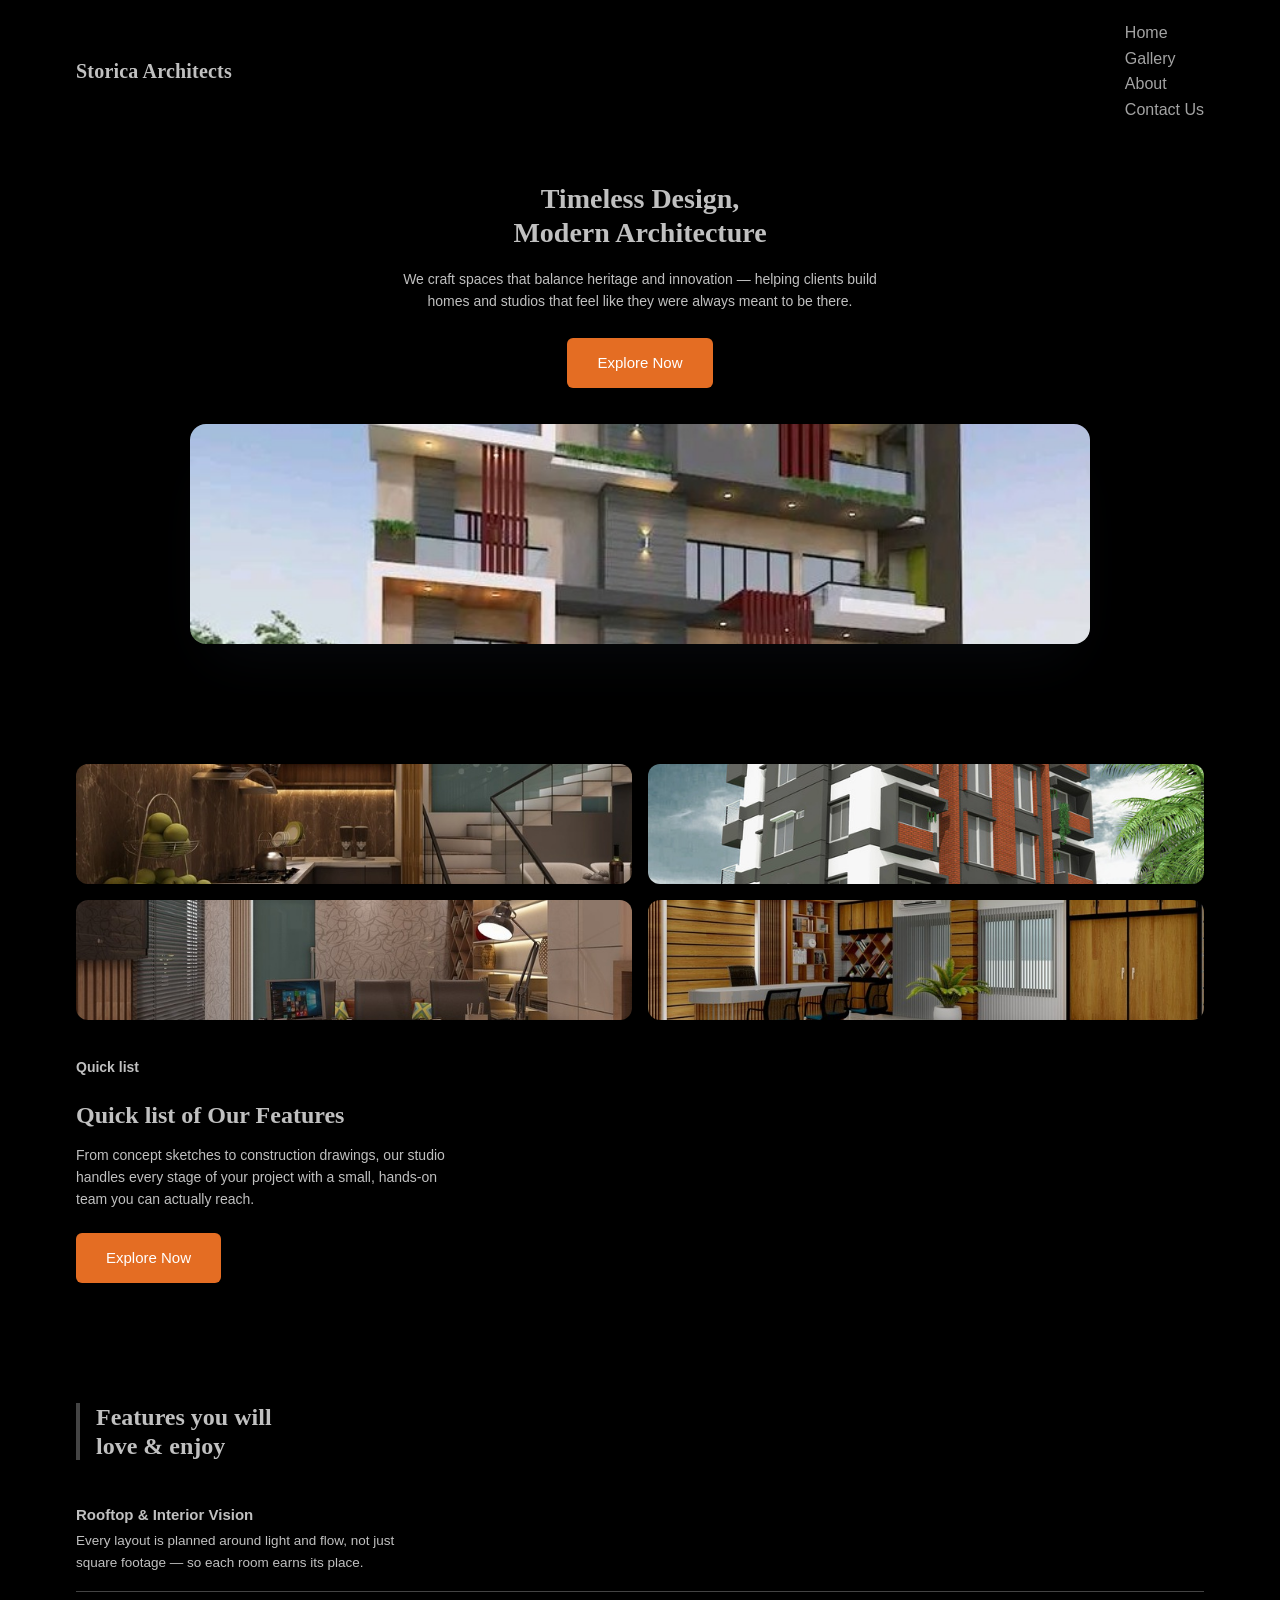
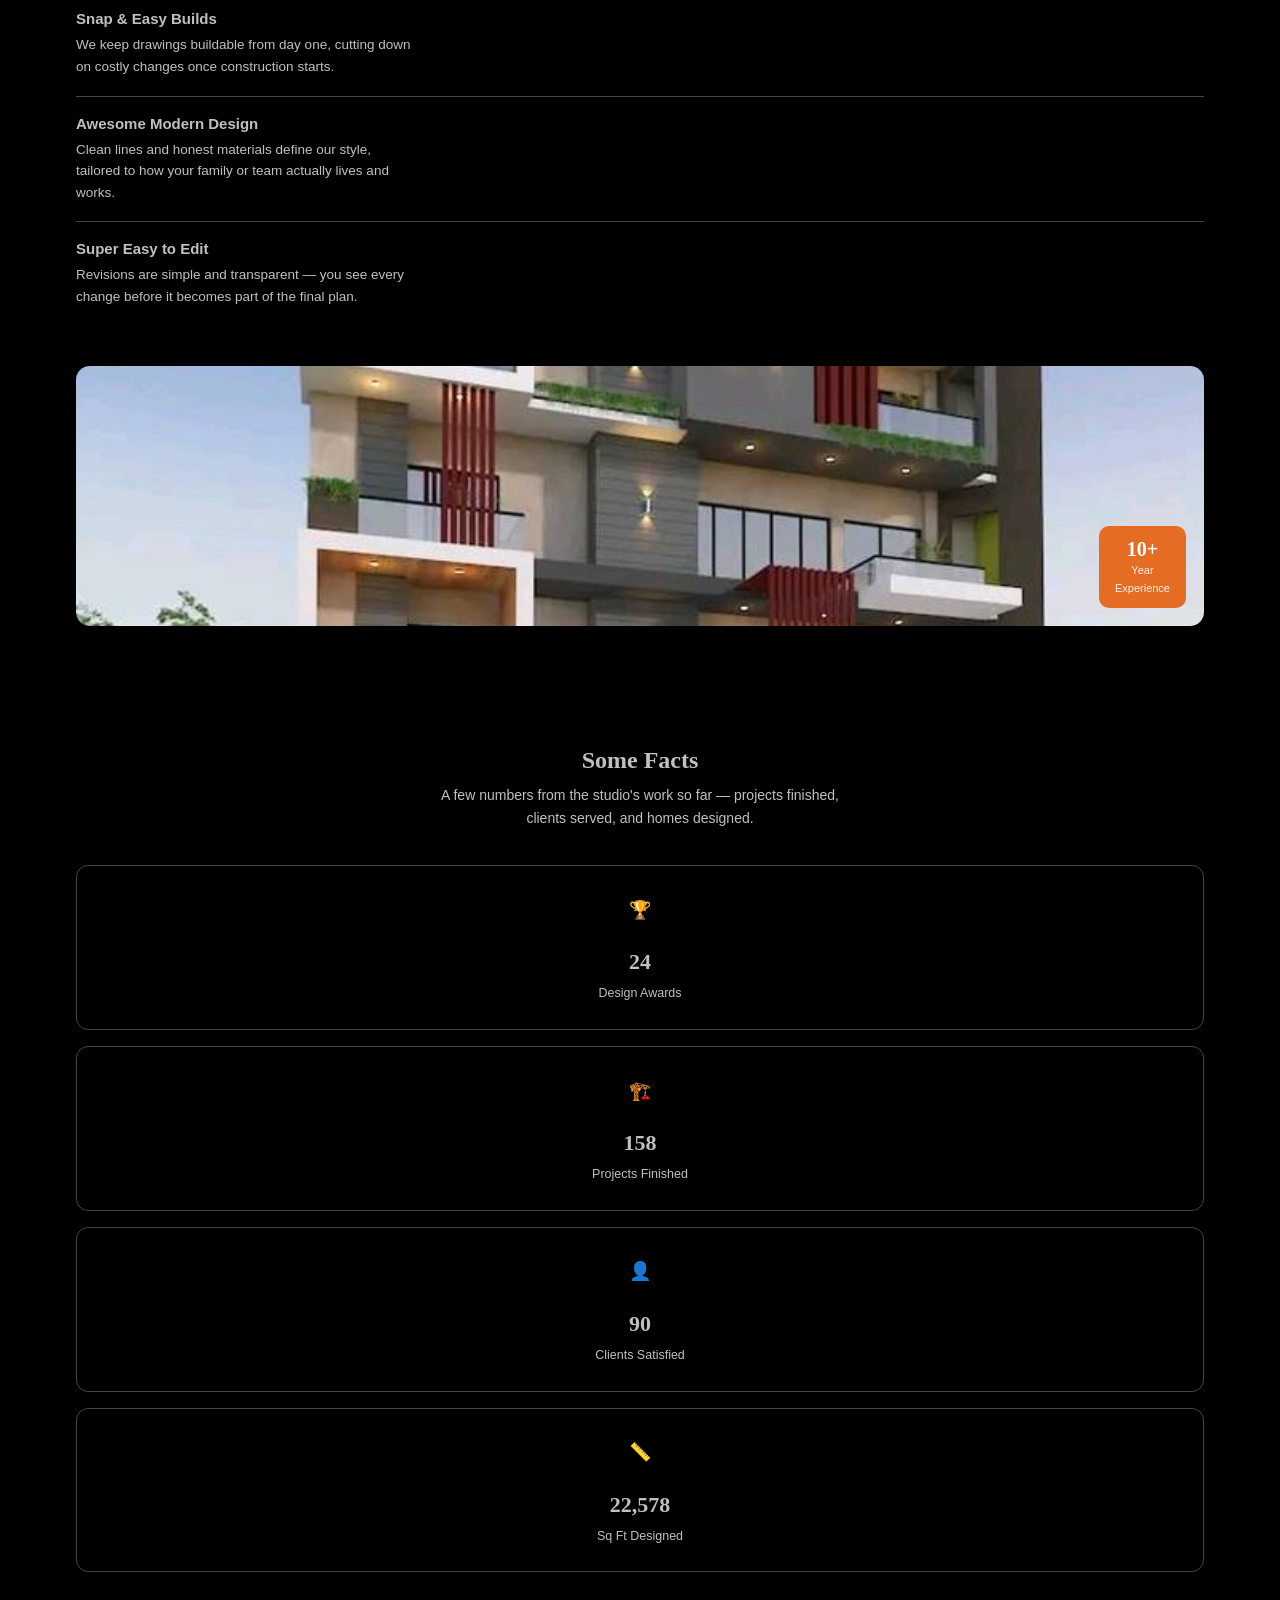
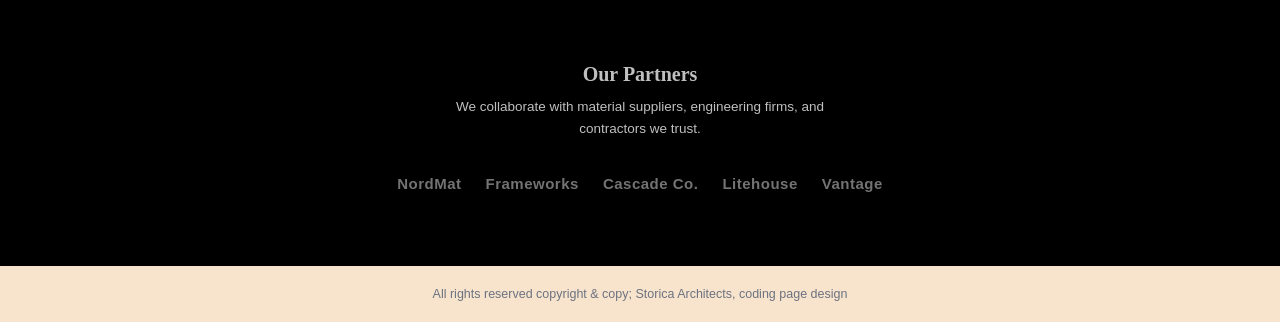
==== commit 8b78b3bb: "update css media quries" ====
--- a/index.html
+++ b/index.html
@@ -50,7 +50,7 @@
       </div>
       <div class="quick-copy">
         <p class="eyebrow">Quick list</p>
-        <h2>Quick list of Our Features</h2>
+        <h2>Quick list of Our <span class="f22">Features</span></h2>
         <p>From concept sketches to construction drawings, our studio handles every stage of your project with a small, hands-on team you can actually reach.</p>
         <a href="#" class="btn">Explore Now</a>
       </div>
--- a/styles/styles.css
+++ b/styles/styles.css
@@ -30,13 +30,13 @@
 .wrap {
   max-width: 1160px;
   margin: 0 auto;
-  padding: 0 24px;
+  padding: 0 16px;
 }
 
 .btn {
   display: inline-block;
-  background-color: var(--orange) !important;
-  color: #fff !important;
+  background: var(--orange);
+  color: #fff;
   padding: 13px 30px;
   border-radius: 6px;
   font-weight: 500;
@@ -50,54 +50,52 @@
 /* NAV */
 header {
   background: var(--cream);
-  padding: 22px 0;
+  padding: 20px 0;
   position: relative;
 }
-
-
 nav.wrap {
   display: flex;
-  align-items: right;
+  align-items: center;
   justify-content: space-between;
   position: relative;
+  list-style: none;
+
 }
 .logo {
   font-family: 'Playfair Display', serif;
   font-weight: 700;
-  font-size: 22px;
+  font-size: 20px;
   letter-spacing: .2px;
 }
 
-.nav-items{
-
-list-style: none;
-
-}
-
-.nav-links {
-  display: flex;
-  gap: 38px;
-  font-size: 15px;
-  font-weight: 500;
-}
+
+.nav-links.open { display: flex; }
 .nav-links a { opacity: .85; }
 .nav-links a:hover { opacity: 1; color: var(--orange); }
-
-/* Hamburger button — hidden on desktop by default */
-.menu-toggle {
-  display: none;
+.nav-links ul {
+  list-style: none;
+  padding: 0;
+  margin: 0;
+}
+.nav-links {
+  list-style: none;
+}
+
+/* Hamburger — visible by default (mobile) */
+/* .menu-toggle { */
+  display: flex;
   flex-direction: column;
   justify-content: center;
   gap: 5px;
-  width: 30px;
-  height: 24px;
+  width: 28px;
+  height: 22px;
   background: none;
   border: none;
   cursor: pointer;
   z-index: 20;
 }
 .menu-toggle span {
-  display: block;
+  display: none;
   width: 26px;
   height: 2px;
   background: var(--ink);
@@ -106,22 +104,22 @@
 /* HERO */
 .hero {
   background: var(--cream);
-  padding: 40px 0 90px;
+  padding: 40px 0 60px;
   text-align: center;
 }
 .hero h1 {
-  font-size: 44px;
+  font-size: 28px;
   max-width: 640px;
-  margin: 0 auto 22px;
+  margin: 0 auto 18px;
 }
 .hero p {
   max-width: 480px;
-  margin: 0 auto 30px;
+  margin: 0 auto 26px;
   color: var(--ink-soft);
-  font-size: 15px;
+  font-size: 14px;
 }
 .hero-img {
-  margin-top: 50px;
+  margin-top: 36px;
   border-radius: 16px;
   overflow: hidden;
   max-width: 900px;
@@ -129,75 +127,149 @@
   margin-right: auto;
   box-shadow: 0 30px 60px -20px rgba(31,39,51,.25);
 }
-.hero-img img { width: 100%; height: 380px; object-fit: cover; }
+.hero-img img { width: 100%; height: 220px; object-fit: cover; }
 
 /* QUICK FEATURES */
-.quick { padding: 90px 0; }
+.quick { padding: 60px 0; }
 .quick .wrap {
   display: grid;
-  grid-template-columns: 1fr 1fr;
-  gap: 60px;
+  grid-template-columns: 1fr;
+  gap: 36px;
   align-items: center;
 }
 .quick-imgs {
   display: grid;
   grid-template-columns: 1fr 1fr;
-  gap: 20px;
+  gap: 16px;
 }
 .quick-imgs img {
   border-radius: 12px;
-  height: 150px;
+  height: 120px;
   width: 100%;
   object-fit: cover;
 }
 .eyebrow { color: var(--orange); font-weight: 600; }
-.quick-copy h2 { font-size: 30px; margin: 4px 0 16px; }
+.quick-copy h2 { font-size: 24px; margin: 4px 0 14px; }
 .quick-copy p {
   color: var(--ink-soft);
-  font-size: 14.5px;
-  margin-bottom: 26px;
+  font-size: 14px;
+  margin-bottom: 22px;
   max-width: 380px;
 }
 
 /* FEATURES LOVE */
-.love { background: var(--cream); padding: 90px 0; }
+.love { background: var(--cream); padding: 60px 0; }
 .love .wrap {
   display: grid;
-  grid-template-columns: 1fr 1.1fr;
-  gap: 70px;
+  grid-template-columns: 1fr;
+  gap: 40px;
   align-items: flex-start;
 }
 .love h2 {
-  font-size: 28px;
+  font-size: 24px;
   border-left: 4px solid var(--orange);
-  padding-left: 18px;
-  margin-bottom: 36px;
-}
-.love-item { border-top: 1px solid var(--border); padding: 22px 0; }
+  padding-left: 16px;
+  margin-bottom: 28px;
+}
+.love-item { border-top: 1px solid var(--border); padding: 18px 0; }
 .love-item:first-of-type { border-top: none; }
 .love-item h3 {
   font-family: 'Poppins', sans-serif;
-  font-size: 16px;
+  font-size: 15px;
   font-weight: 600;
-  margin-bottom: 8px;
-}
-.love-item p { color: var(--ink-soft); font-size: 14px; max-width: 340px; }
+  margin-bottom: 6px;
+}
+.love-item p { color: var(--ink-soft); font-size: 13.5px; max-width: 340px; }
 .love-visual { position: relative; border-radius: 14px; overflow: hidden; }
-.love-visual img { width: 100%; height: 460px; object-fit: cover; }
+.love-visual img { width: 100%; height: 260px; object-fit: cover; }
 .badge {
   position: absolute;
-  bottom: 24px;
-  right: 24px;
+  bottom: 18px;
+  right: 18px;
   background: var(--orange);
   color: #fff;
-  padding: 16px 20px;
+  padding: 12px 16px;
   border-radius: 10px;
   text-align: center;
   line-height: 1.1;
 }
-.badge strong { display: block; font-size: 22px; font-family: 'Playfair Display', serif; 
-}
-.badge span { font-size: 12px; opacity: .9; }
+.badge strong { display: block; font-size: 20px; font-family: 'Playfair Display', serif; }
+.badge span { font-size: 11px; opacity: .9; }
+
+/* FACTS */
+.facts { padding: 60px 0; text-align: center; }
+.facts h2 { font-size: 24px; margin-bottom: 10px; }
+.facts > .wrap > p { color: var(--ink-soft); font-size: 14px; max-width: 420px; margin: 0 auto 36px; }
+.facts-grid { display: grid; grid-template-columns: 1fr; gap: 16px; }
+.fact-card { border: 1px solid var(--border); border-radius: 12px; padding: 24px 14px; }
+.fact-icon {
+  width: 40px; height: 40px;
+  margin: 0 auto 14px;
+  border-radius: 10px;
+  background: var(--peach);
+  display: flex; align-items: center; justify-content: center;
+  color: var(--orange);
+  font-size: 18px;
+}
+.fact-card strong { display: block; font-family: 'Playfair Display', serif; font-size: 22px; }
+.fact-card span { color: var(--ink-soft); font-size: 12.5px; }
+
+/* SPONSORS */
+.sponsors { padding: 30px 0 70px; text-align: center; }
+.sponsors h2 { font-size: 20px; margin-bottom: 10px; }
+.sponsors p { color: var(--ink-soft); font-size: 13.5px; max-width: 400px; margin: 0 auto 32px; }
+.sponsor-row {
+  display: flex;
+  justify-content: center;
+  align-items: center;
+  flex-wrap: wrap;
+  gap: 24px;
+  opacity: .6;
+  font-weight: 600;
+  font-size: 15px;
+  letter-spacing: .5px;
+}
+
+/* FOOTER */
+footer {
+  background: var(--peach);
+  padding: 18px 0;
+  text-align: center;
+  font-size: 12.5px;
+  color: var(--ink-soft);
+}
+
+/* MEDIA RESPONSE */  /* All Phones */
+
+@media (max-width: 479px) { /* Styles for tiny phones */ }
+@media (min-width: 480px) and (max-width: 767px) { /* Styles for larger or landscape phones */ }
+@media (max-width: 767px) { /* Styles targeting all smartphones */ }
+@media (min-width: 768px) and (max-width: 991px) { /* Styles for iPads and portrait tablets */ }
+@media (min-width: 992px) and (max-width: 1024px) { /* Styles for landscape tablets */ }
+@media (min-width: 1025px) and (max-width: 1200px) { /* Styles for standard laptops */ }
+@media (min-width: 1201px) { /* Styles for large desktop monitors */ }
+
+
+
+
+
+/* ================= THEME OVERRIDE (must stay last) ================= */
+
+* {
+  background-color: #000000 !important;
+  color: #c0c0c0 !important;
+  border-color: #444444 !important;
+}
+
+.btn {
+  background-color: var(--orange) !important;
+  color: #fff !important;
+}
+
+footer {
+  background-color: var(--peach) !important;
+  color: var(--ink-soft) !important;
+}
 
 .badge {
   background-color: var(--orange) !important;
@@ -209,109 +281,12 @@
   background-color: transparent !important;
 }
 
-/* FACTS */
-.facts { padding: 90px 0; text-align: center; }
-.facts h2 { font-size: 28px; margin-bottom: 10px; }
-.facts > .wrap > p { color: var(--ink-soft); font-size: 14.5px; max-width: 420px; margin: 0 auto 50px; }
-.facts-grid { display: grid; grid-template-columns: repeat(4, 1fr); gap: 24px; }
-.fact-card { border: 1px solid var(--border); border-radius: 12px; padding: 30px 16px; }
-.fact-icon {
-  width: 44px; height: 44px;
-  margin: 0 auto 16px;
-  border-radius: 10px;
-  background: var(--peach);
-  display: flex; align-items: center; justify-content: center;
-  color: var(--orange);
-  font-size: 20px;
-}
-.fact-card strong { display: block; font-family: 'Playfair Display', serif; font-size: 26px; }
-.fact-card span { color: var(--ink-soft); font-size: 13px; }
-
-/* SPONSORS */
-.sponsors { padding: 40px 0 100px; text-align: center; }
-.sponsors h2 { font-size: 24px; margin-bottom: 10px; }
-.sponsors p { color: var(--ink-soft); font-size: 14px; max-width: 400px; margin: 0 auto 44px; }
-.sponsor-row {
-  display: flex;
-  justify-content: space-between;
-  align-items: center;
-  flex-wrap: wrap;
-  gap: 20px;
-  opacity: .6;
-  font-weight: 600;
-  font-size: 17px;
-  letter-spacing: .5px;
-}
-
-/* FOOTER */
-footer {
-  background: var(--peach);
-  background-color: var(--peach) !important;
-  padding: 20px 0;
-  text-align: center;
-  font-size: 13px;
-   color: var(--ink-soft) !important;
-}
-
-/* ============ RESPONSIVE ============ */
-
-/* Large Desktop */
-@media (max-width: 1200px) {
-  .wrap { max-width: 960px; }
-  .hero h1 { font-size: 40px; }
-}
-
-/* Tablet */
-@media (max-width: 860px) {
-  .quick .wrap, .love .wrap { grid-template-columns: 1fr; }
-  .facts-grid { grid-template-columns: repeat(2, 1fr); }
-
-  .nav-links {
-    position: absolute;
-    top: 60px;
-    left: 0;
-    right: 0;
-    background: var(--cream);
-    flex-direction: column;
-    align-items: center;
-    gap: 20px;
-    padding: 24px 0;
-    display: none;
-    box-shadow: 0 10px 20px rgba(0,0,0,.08);
-  }
-  .nav-links.open { display: flex; }
-
-  .menu-toggle { display: flex; }
-
-  .hero h1 { font-size: 32px; }
-  .love-visual img { height: 320px; }
-  .hero-img img { height: 280px; }
-}
-
-/* Mobile */
-@media (max-width: 600px) {
-  .wrap { padding: 0 16px; }
-  .hero h1 { font-size: 26px; }
-  .hero p { font-size: 14px; }
-  .quick-imgs { grid-template-columns: 1fr; }
-  .facts-grid { grid-template-columns: 1fr 1fr; gap: 14px; }
-  .fact-card { padding: 20px 10px; }
-  .fact-card strong { font-size: 20px; }
-  .sponsor-row { justify-content: center; gap: 28px; }
-  .logo { font-size: 18px; }
-}
-
-/* Small Mobile */
-@media (max-width: 400px) {
-  .hero h1 { font-size: 22px; }
-  .btn { padding: 11px 22px; font-size: 14px; }
-  .facts-grid { grid-template-columns: 1fr; }
-  .love h2 { font-size: 22px; }
-}
-
-/* Black background / silver text override */
-* {
+.menu-toggle span {
+  background-color: #c0c0c0 !important;
+}
+
+.sponsors,
+.sponsors * {
   background-color: #000000 !important;
   color: #c0c0c0 !important;
-  border-color: #444444 !important;
 }
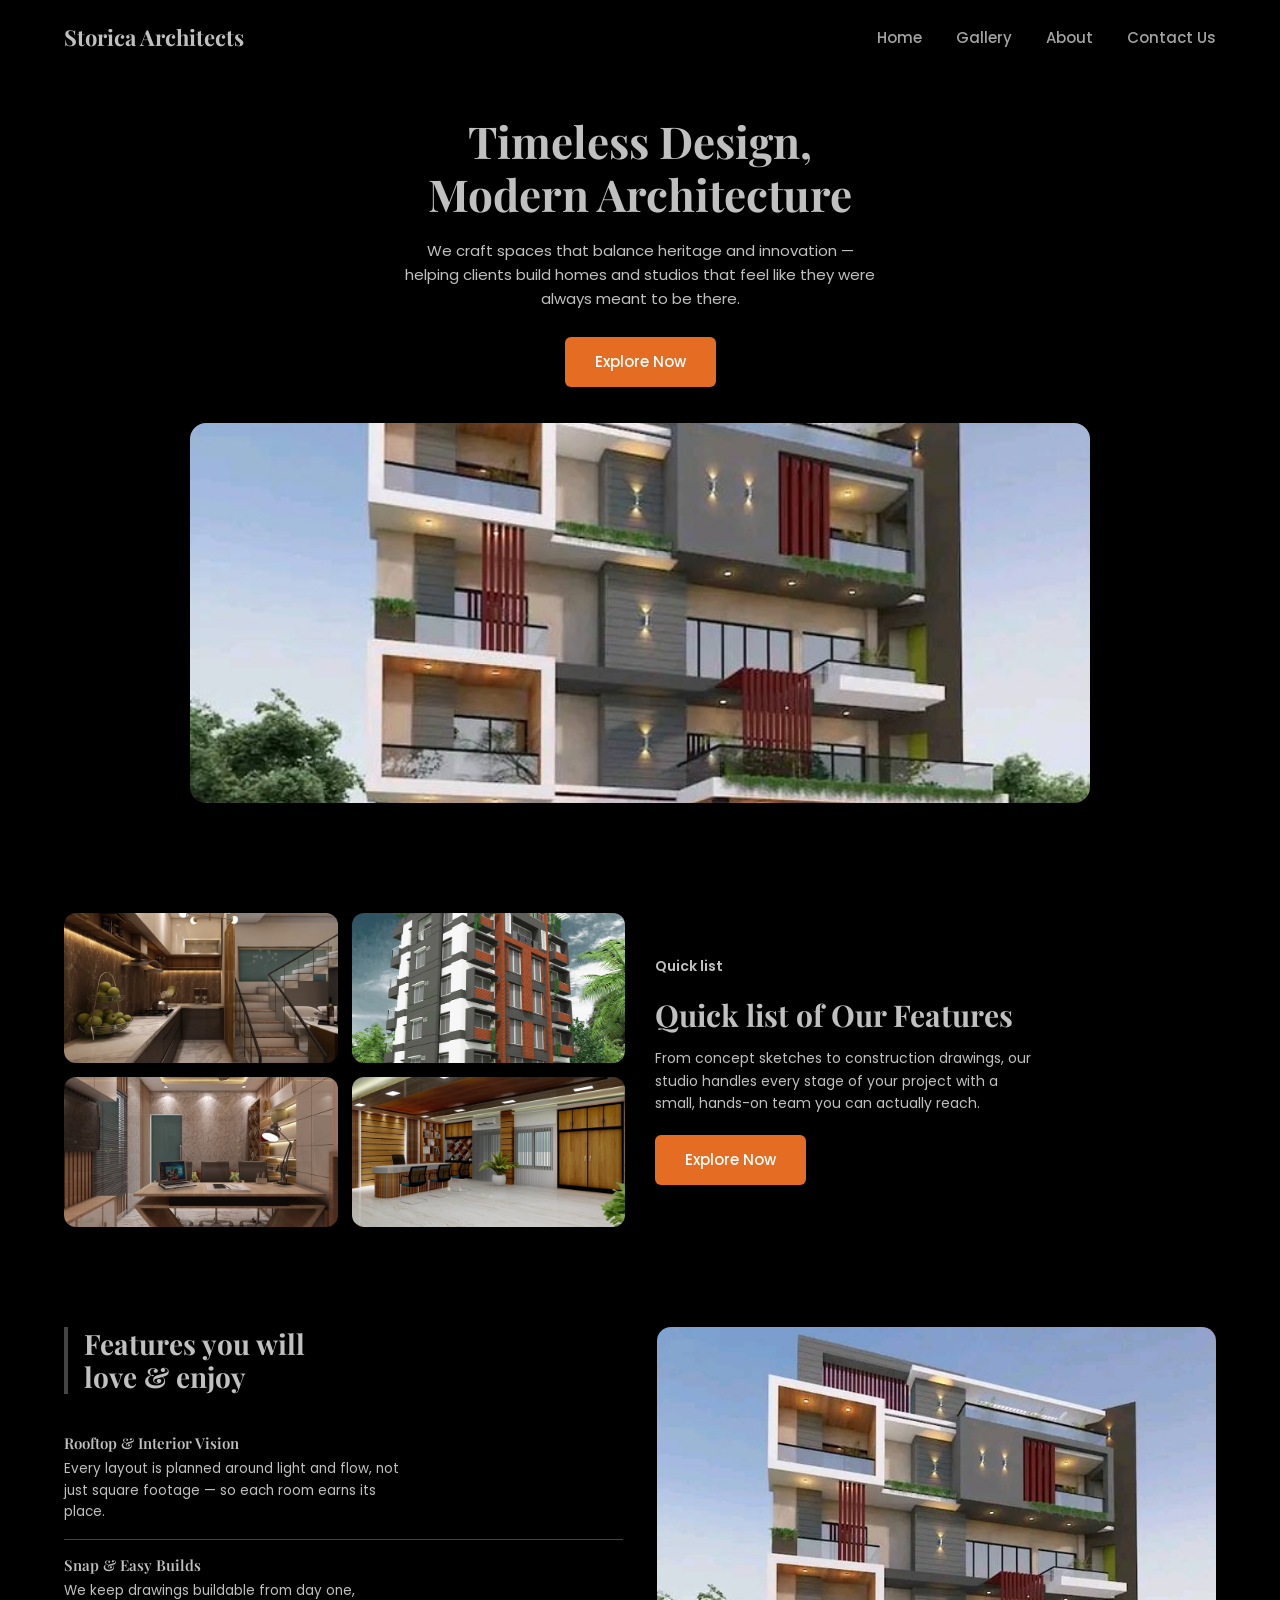
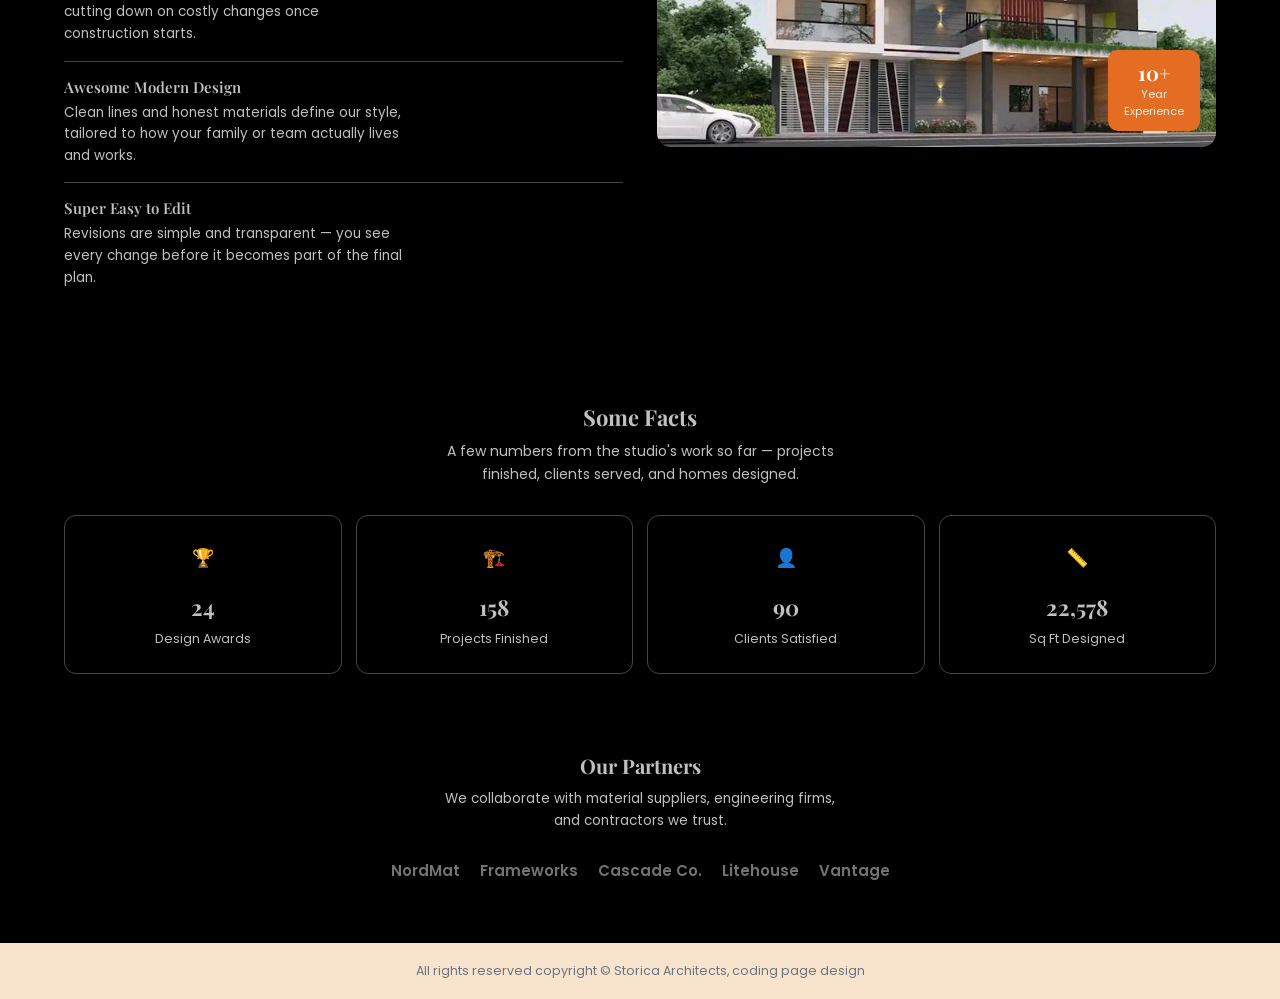
==== commit 13bbf791: "update html and css media quries" ====
--- a/index.html
+++ b/index.html
@@ -5,7 +5,7 @@
 <meta name="viewport" content="width=device-width, initial-scale=1.0">
 <title>Storica Architects</title>
 <link rel="preconnect" href="https://fonts.googleapis.com">
-<link href="images/WhatsApp Image 2026-02-28 at 4.46.33 PM.jpeg" rel="">
+<link href="https://fonts.googleapis.com/css2?family=Playfair+Display:wght@600;700&family=Poppins:wght@400;500;600;700&display=swap" rel="stylesheet">
 <link rel="stylesheet" href="styles/styles.css">
 <link rel="shortcut icon" href="images/Untitled design (3).png" type="image/x-icon">
 </head>
@@ -15,17 +15,14 @@
     <nav class="wrap">
       <div class="logo">Storica Architects</div>
       <ul class="nav-links">
-        
-        <!-- li.nav-links*4>a.nav-link -->
-      
-      <li class="nav-items"><a href="" class="nav-link">Home</a></li>
-      <li class="nav-items"><a href="" class="nav-link">Gallery</a></li>
-      <li class="nav-items"><a href="" class="nav-link">About</a></li>
-      <li class="nav-items"><a href="" class="nav-link">Contact Us</a></li>
-
-
-        
+        <li class="nav-items"><a href="" class="nav-link">Home</a></li>
+        <li class="nav-items"><a href="" class="nav-link">Gallery</a></li>
+        <li class="nav-items"><a href="" class="nav-link">About</a></li>
+        <li class="nav-items"><a href="" class="nav-link">Contact Us</a></li>
       </ul>
+      <button class="menu-toggle" onclick="document.querySelector('.nav-links').classList.toggle('open')">
+        <span></span><span></span><span></span>
+      </button>
     </nav>
   </header>
 
@@ -134,8 +131,9 @@
   </section>
 
   <footer>
-    All rights reserved copyright & copy; Storica Architects, coding page design
+    All rights reserved copyright &copy; Storica Architects, coding page design
   </footer>
 
 </body>
-</html>+</html>
+
--- a/styles/styles.css
+++ b/styles/styles.css
@@ -6,7 +6,6 @@
   --ink-soft: #6b7280;
   --white: #ffffff;
   --border: #ece3d6;
-  --radius: 10px;
 }
 
 * { box-sizing: border-box; margin: 0; padding: 0; }
@@ -43,11 +42,9 @@
   font-size: 15px;
   border: none;
   cursor: pointer;
-  transition: transform .15s ease, box-shadow .15s ease;
-}
-.btn:hover { transform: translateY(-2px); box-shadow: 0 8px 20px rgba(240,120,46,.3); }
-
-/* NAV */
+}
+
+/* ===== NAV — matches the real <ul class="nav-links"><li class="nav-items"><a class="nav-link"> markup ===== */
 header {
   background: var(--cream);
   padding: 20px 0;
@@ -58,31 +55,36 @@
   align-items: center;
   justify-content: space-between;
   position: relative;
-  list-style: none;
-
 }
 .logo {
   font-family: 'Playfair Display', serif;
   font-weight: 700;
   font-size: 20px;
-  letter-spacing: .2px;
-}
-
-
-.nav-links.open { display: flex; }
-.nav-links a { opacity: .85; }
-.nav-links a:hover { opacity: 1; color: var(--orange); }
-.nav-links ul {
-  list-style: none;
-  padding: 0;
-  margin: 0;
-}
+}
+
+/* Base = mobile: hidden dropdown list */
 .nav-links {
   list-style: none;
-}
-
-/* Hamburger — visible by default (mobile) */
-/* .menu-toggle { */
+  position: absolute;
+  top: 56px;
+  left: 0;
+  right: 0;
+  background: var(--cream);
+  flex-direction: column;
+  align-items: center;
+  gap: 18px;
+  padding: 18px 0;
+  font-size: 15px;
+  font-weight: 500;
+  display: none;
+}
+.nav-links.open { display: flex; }
+.nav-items { list-style: none; }
+.nav-link { opacity: .85; }
+.nav-link:hover { opacity: 1; color: var(--orange); }
+
+/* Hamburger — visible by default on mobile */
+.menu-toggle {
   display: flex;
   flex-direction: column;
   justify-content: center;
@@ -92,32 +94,22 @@
   background: none;
   border: none;
   cursor: pointer;
-  z-index: 20;
 }
 .menu-toggle span {
-  display: none;
+  display: block;
   width: 26px;
   height: 2px;
   background: var(--ink);
 }
 
-/* HERO */
+/* ===== HERO ===== */
 .hero {
   background: var(--cream);
   padding: 40px 0 60px;
   text-align: center;
 }
-.hero h1 {
-  font-size: 28px;
-  max-width: 640px;
-  margin: 0 auto 18px;
-}
-.hero p {
-  max-width: 480px;
-  margin: 0 auto 26px;
-  color: var(--ink-soft);
-  font-size: 14px;
-}
+.hero h1 { font-size: 26px; max-width: 640px; margin: 0 auto 18px; }
+.hero p { max-width: 480px; margin: 0 auto 26px; color: var(--ink-soft); font-size: 14px; }
 .hero-img {
   margin-top: 36px;
   border-radius: 16px;
@@ -125,67 +117,32 @@
   max-width: 900px;
   margin-left: auto;
   margin-right: auto;
-  box-shadow: 0 30px 60px -20px rgba(31,39,51,.25);
-}
-.hero-img img { width: 100%; height: 220px; object-fit: cover; }
-
-/* QUICK FEATURES */
-.quick { padding: 60px 0; }
-.quick .wrap {
-  display: grid;
-  grid-template-columns: 1fr;
-  gap: 36px;
-  align-items: center;
-}
-.quick-imgs {
-  display: grid;
-  grid-template-columns: 1fr 1fr;
-  gap: 16px;
-}
-.quick-imgs img {
-  border-radius: 12px;
-  height: 120px;
-  width: 100%;
-  object-fit: cover;
-}
+}
+.hero-img img { width: 100%; height: 200px; object-fit: cover; }
+
+/* ===== QUICK FEATURES ===== */
+.quick { padding: 50px 0; }
+.quick .wrap { display: grid; grid-template-columns: 1fr; gap: 30px; align-items: center; }
+.quick-imgs { display: grid; grid-template-columns: 1fr 1fr; gap: 14px; }
+.quick-imgs img { border-radius: 12px; height: 110px; width: 100%; object-fit: cover; }
 .eyebrow { color: var(--orange); font-weight: 600; }
-.quick-copy h2 { font-size: 24px; margin: 4px 0 14px; }
-.quick-copy p {
-  color: var(--ink-soft);
-  font-size: 14px;
-  margin-bottom: 22px;
-  max-width: 380px;
-}
-
-/* FEATURES LOVE */
-.love { background: var(--cream); padding: 60px 0; }
-.love .wrap {
-  display: grid;
-  grid-template-columns: 1fr;
-  gap: 40px;
-  align-items: flex-start;
-}
-.love h2 {
-  font-size: 24px;
-  border-left: 4px solid var(--orange);
-  padding-left: 16px;
-  margin-bottom: 28px;
-}
-.love-item { border-top: 1px solid var(--border); padding: 18px 0; }
+.quick-copy h2 { font-size: 22px; margin: 4px 0 14px; }
+.quick-copy p { color: var(--ink-soft); font-size: 14px; margin-bottom: 20px; max-width: 380px; }
+
+/* ===== FEATURES LOVE ===== */
+.love { background: var(--cream); padding: 50px 0; }
+.love .wrap { display: grid; grid-template-columns: 1fr; gap: 34px; align-items: flex-start; }
+.love h2 { font-size: 22px; border-left: 4px solid var(--orange); padding-left: 16px; margin-bottom: 24px; }
+.love-item { border-top: 1px solid var(--border); padding: 16px 0; }
 .love-item:first-of-type { border-top: none; }
-.love-item h3 {
-  font-family: 'Poppins', sans-serif;
-  font-size: 15px;
-  font-weight: 600;
-  margin-bottom: 6px;
-}
+.love-item h3 { font-size: 15px; font-weight: 600; margin-bottom: 6px; }
 .love-item p { color: var(--ink-soft); font-size: 13.5px; max-width: 340px; }
 .love-visual { position: relative; border-radius: 14px; overflow: hidden; }
-.love-visual img { width: 100%; height: 260px; object-fit: cover; }
+.love-visual img { width: 100%; height: 220px; object-fit: cover; }
 .badge {
   position: absolute;
-  bottom: 18px;
-  right: 18px;
+  bottom: 16px;
+  right: 16px;
   background: var(--orange);
   color: #fff;
   padding: 12px 16px;
@@ -196,15 +153,15 @@
 .badge strong { display: block; font-size: 20px; font-family: 'Playfair Display', serif; }
 .badge span { font-size: 11px; opacity: .9; }
 
-/* FACTS */
-.facts { padding: 60px 0; text-align: center; }
-.facts h2 { font-size: 24px; margin-bottom: 10px; }
-.facts > .wrap > p { color: var(--ink-soft); font-size: 14px; max-width: 420px; margin: 0 auto 36px; }
-.facts-grid { display: grid; grid-template-columns: 1fr; gap: 16px; }
-.fact-card { border: 1px solid var(--border); border-radius: 12px; padding: 24px 14px; }
+/* ===== FACTS ===== */
+.facts { padding: 50px 0; text-align: center; }
+.facts h2 { font-size: 22px; margin-bottom: 10px; }
+.facts > .wrap > p { color: var(--ink-soft); font-size: 14px; max-width: 420px; margin: 0 auto 30px; }
+.facts-grid { display: grid; grid-template-columns: 1fr; gap: 14px; }
+.fact-card { border: 1px solid var(--border); border-radius: 12px; padding: 22px 14px; }
 .fact-icon {
   width: 40px; height: 40px;
-  margin: 0 auto 14px;
+  margin: 0 auto 12px;
   border-radius: 10px;
   background: var(--peach);
   display: flex; align-items: center; justify-content: center;
@@ -214,23 +171,22 @@
 .fact-card strong { display: block; font-family: 'Playfair Display', serif; font-size: 22px; }
 .fact-card span { color: var(--ink-soft); font-size: 12.5px; }
 
-/* SPONSORS */
-.sponsors { padding: 30px 0 70px; text-align: center; }
+/* ===== SPONSORS ===== */
+.sponsors { padding: 30px 0 60px; text-align: center; }
 .sponsors h2 { font-size: 20px; margin-bottom: 10px; }
-.sponsors p { color: var(--ink-soft); font-size: 13.5px; max-width: 400px; margin: 0 auto 32px; }
+.sponsors p { color: var(--ink-soft); font-size: 13.5px; max-width: 400px; margin: 0 auto 28px; }
 .sponsor-row {
   display: flex;
   justify-content: center;
   align-items: center;
   flex-wrap: wrap;
-  gap: 24px;
+  gap: 20px;
   opacity: .6;
   font-weight: 600;
   font-size: 15px;
-  letter-spacing: .5px;
-}
-
-/* FOOTER */
+}
+
+/* ===== FOOTER ===== */
 footer {
   background: var(--peach);
   padding: 18px 0;
@@ -239,21 +195,51 @@
   color: var(--ink-soft);
 }
 
-/* MEDIA RESPONSE */  /* All Phones */
-
-@media (max-width: 479px) { /* Styles for tiny phones */ }
-@media (min-width: 480px) and (max-width: 767px) { /* Styles for larger or landscape phones */ }
-@media (max-width: 767px) { /* Styles targeting all smartphones */ }
-@media (min-width: 768px) and (max-width: 991px) { /* Styles for iPads and portrait tablets */ }
-@media (min-width: 992px) and (max-width: 1024px) { /* Styles for landscape tablets */ }
-@media (min-width: 1025px) and (max-width: 1200px) { /* Styles for standard laptops */ }
-@media (min-width: 1201px) { /* Styles for large desktop monitors */ }
-
-
-
-
-
-/* ================= THEME OVERRIDE (must stay last) ================= */
+/* ============================================
+   RESPONSIVE — mobile-first, 3 breakpoints
+   ============================================ */
+
+@media (min-width: 768px) {
+  .hero h1 { font-size: 34px; }
+  .hero p { font-size: 15px; }
+  .hero-img img { height: 300px; }
+  .quick-imgs img { height: 150px; }
+  .love-visual img { height: 340px; }
+  .facts-grid { grid-template-columns: repeat(2, 1fr); }
+}
+
+@media (min-width: 1025px) {
+  .nav-links {
+    position: static;
+    display: flex !important;
+    flex-direction: row;
+    align-items: center;
+    background: none;
+    padding: 0;
+    gap: 34px;
+  }
+  .menu-toggle { display: none; }
+
+  .quick .wrap,
+  .love .wrap { grid-template-columns: 1fr 1fr; }
+  .facts-grid { grid-template-columns: repeat(4, 1fr); }
+
+  .logo { font-size: 22px; }
+  .hero h1 { font-size: 44px; }
+  .hero-img img { height: 380px; }
+  .quick-copy h2 { font-size: 30px; }
+  .love h2 { font-size: 28px; }
+  .love-visual img { height: 420px; }
+}
+
+@media (min-width: 1280px) {
+  .wrap { max-width: 1200px; padding: 0 24px; }
+}
+
+/* ============================================
+   BLACK / SILVER THEME — must stay last.
+   Nothing goes below this except its exceptions.
+   ============================================ */
 
 * {
   background-color: #000000 !important;
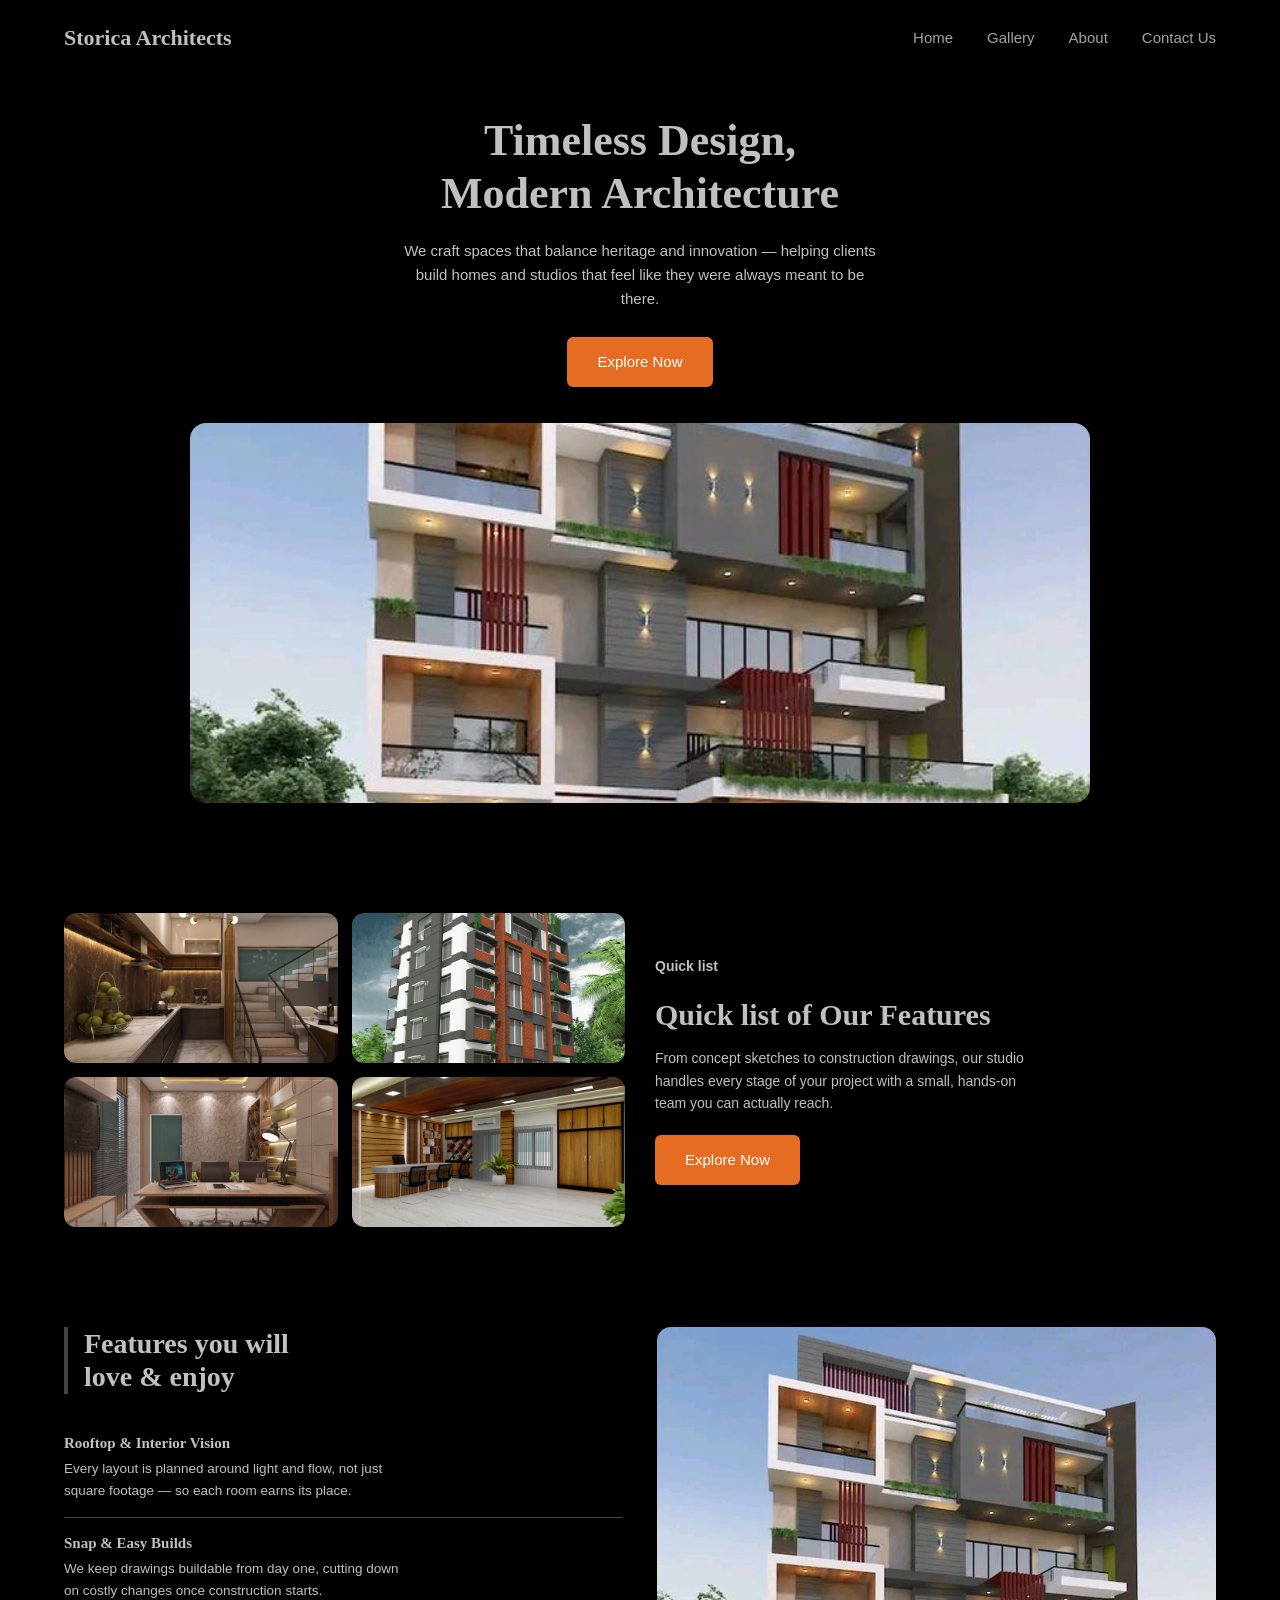
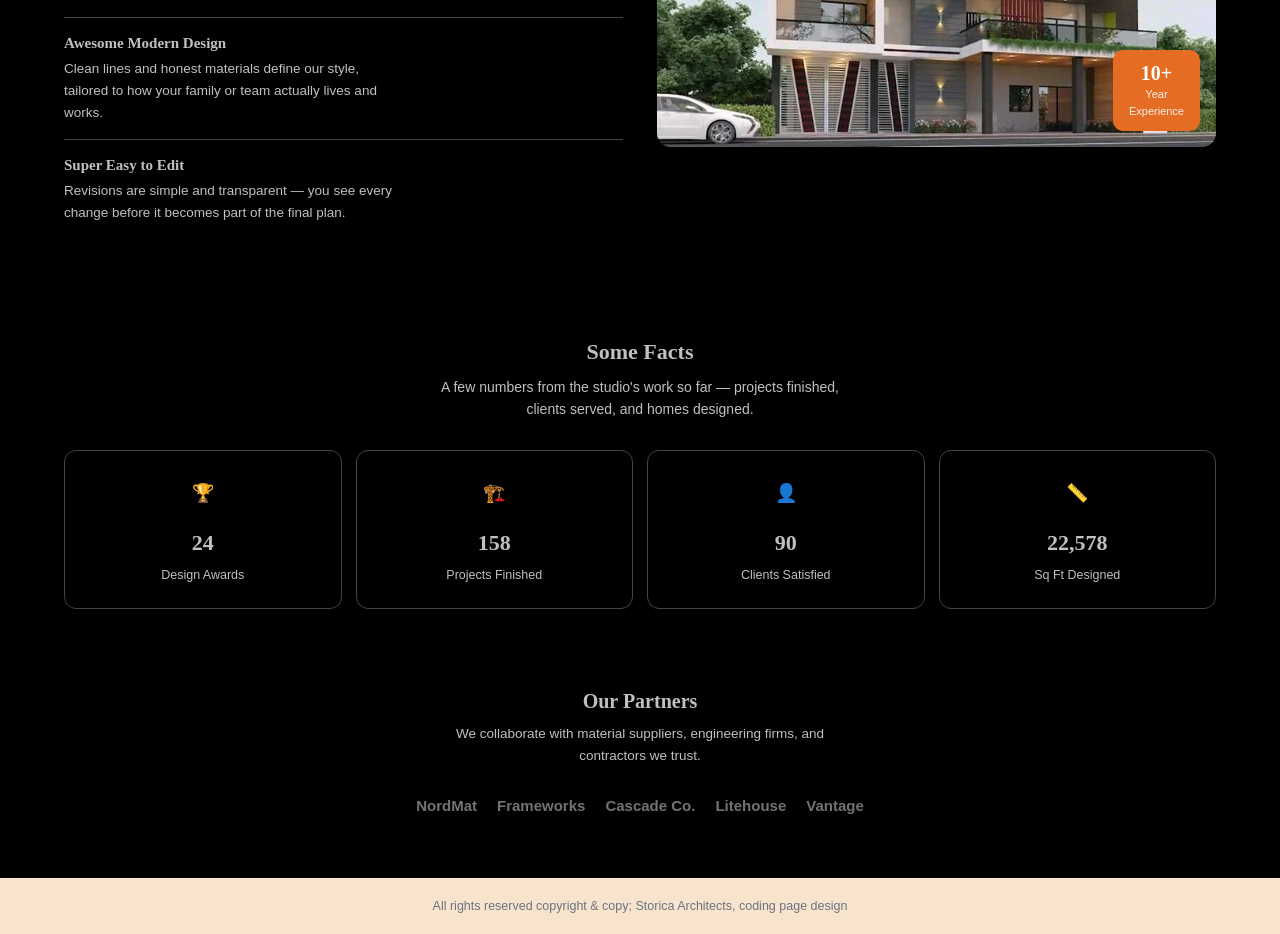
==== commit c8a15934: "update css media quries" ====
--- a/index.html
+++ b/index.html
@@ -5,7 +5,7 @@
 <meta name="viewport" content="width=device-width, initial-scale=1.0">
 <title>Storica Architects</title>
 <link rel="preconnect" href="https://fonts.googleapis.com">
-<link href="https://fonts.googleapis.com/css2?family=Playfair+Display:wght@600;700&family=Poppins:wght@400;500;600;700&display=swap" rel="stylesheet">
+<link href="images/WhatsApp Image 2026-02-28 at 4.46.33 PM.jpeg" rel="">
 <link rel="stylesheet" href="styles/styles.css">
 <link rel="shortcut icon" href="images/Untitled design (3).png" type="image/x-icon">
 </head>
@@ -15,14 +15,17 @@
     <nav class="wrap">
       <div class="logo">Storica Architects</div>
       <ul class="nav-links">
-        <li class="nav-items"><a href="" class="nav-link">Home</a></li>
-        <li class="nav-items"><a href="" class="nav-link">Gallery</a></li>
-        <li class="nav-items"><a href="" class="nav-link">About</a></li>
-        <li class="nav-items"><a href="" class="nav-link">Contact Us</a></li>
+        
+        <!-- li.nav-links*4>a.nav-link -->
+      
+      <li class="nav-items"><a href="" class="nav-link">Home</a></li>
+      <li class="nav-items"><a href="" class="nav-link">Gallery</a></li>
+      <li class="nav-items"><a href="" class="nav-link">About</a></li>
+      <li class="nav-items"><a href="" class="nav-link">Contact Us</a></li>
+
+
+        
       </ul>
-      <button class="menu-toggle" onclick="document.querySelector('.nav-links').classList.toggle('open')">
-        <span></span><span></span><span></span>
-      </button>
     </nav>
   </header>
 
@@ -131,7 +134,7 @@
   </section>
 
   <footer>
-    All rights reserved copyright &copy; Storica Architects, coding page design
+    All rights reserved copyright & copy; Storica Architects, coding page design
   </footer>
 
 </body>
--- a/styles/styles.css
+++ b/styles/styles.css
@@ -206,23 +206,25 @@
   .quick-imgs img { height: 150px; }
   .love-visual img { height: 340px; }
   .facts-grid { grid-template-columns: repeat(2, 1fr); }
-}
-
-@media (min-width: 1025px) {
+
   .nav-links {
     position: static;
     display: flex !important;
-    flex-direction: row;
+    flex-direction: row !important;
     align-items: center;
     background: none;
     padding: 0;
-    gap: 34px;
+    gap: 26px;
   }
   .menu-toggle { display: none; }
-
+}
+
+@media (min-width: 1025px) {
   .quick .wrap,
   .love .wrap { grid-template-columns: 1fr 1fr; }
   .facts-grid { grid-template-columns: repeat(4, 1fr); }
+
+  .nav-links { gap: 34px; }
 
   .logo { font-size: 22px; }
   .hero h1 { font-size: 44px; }
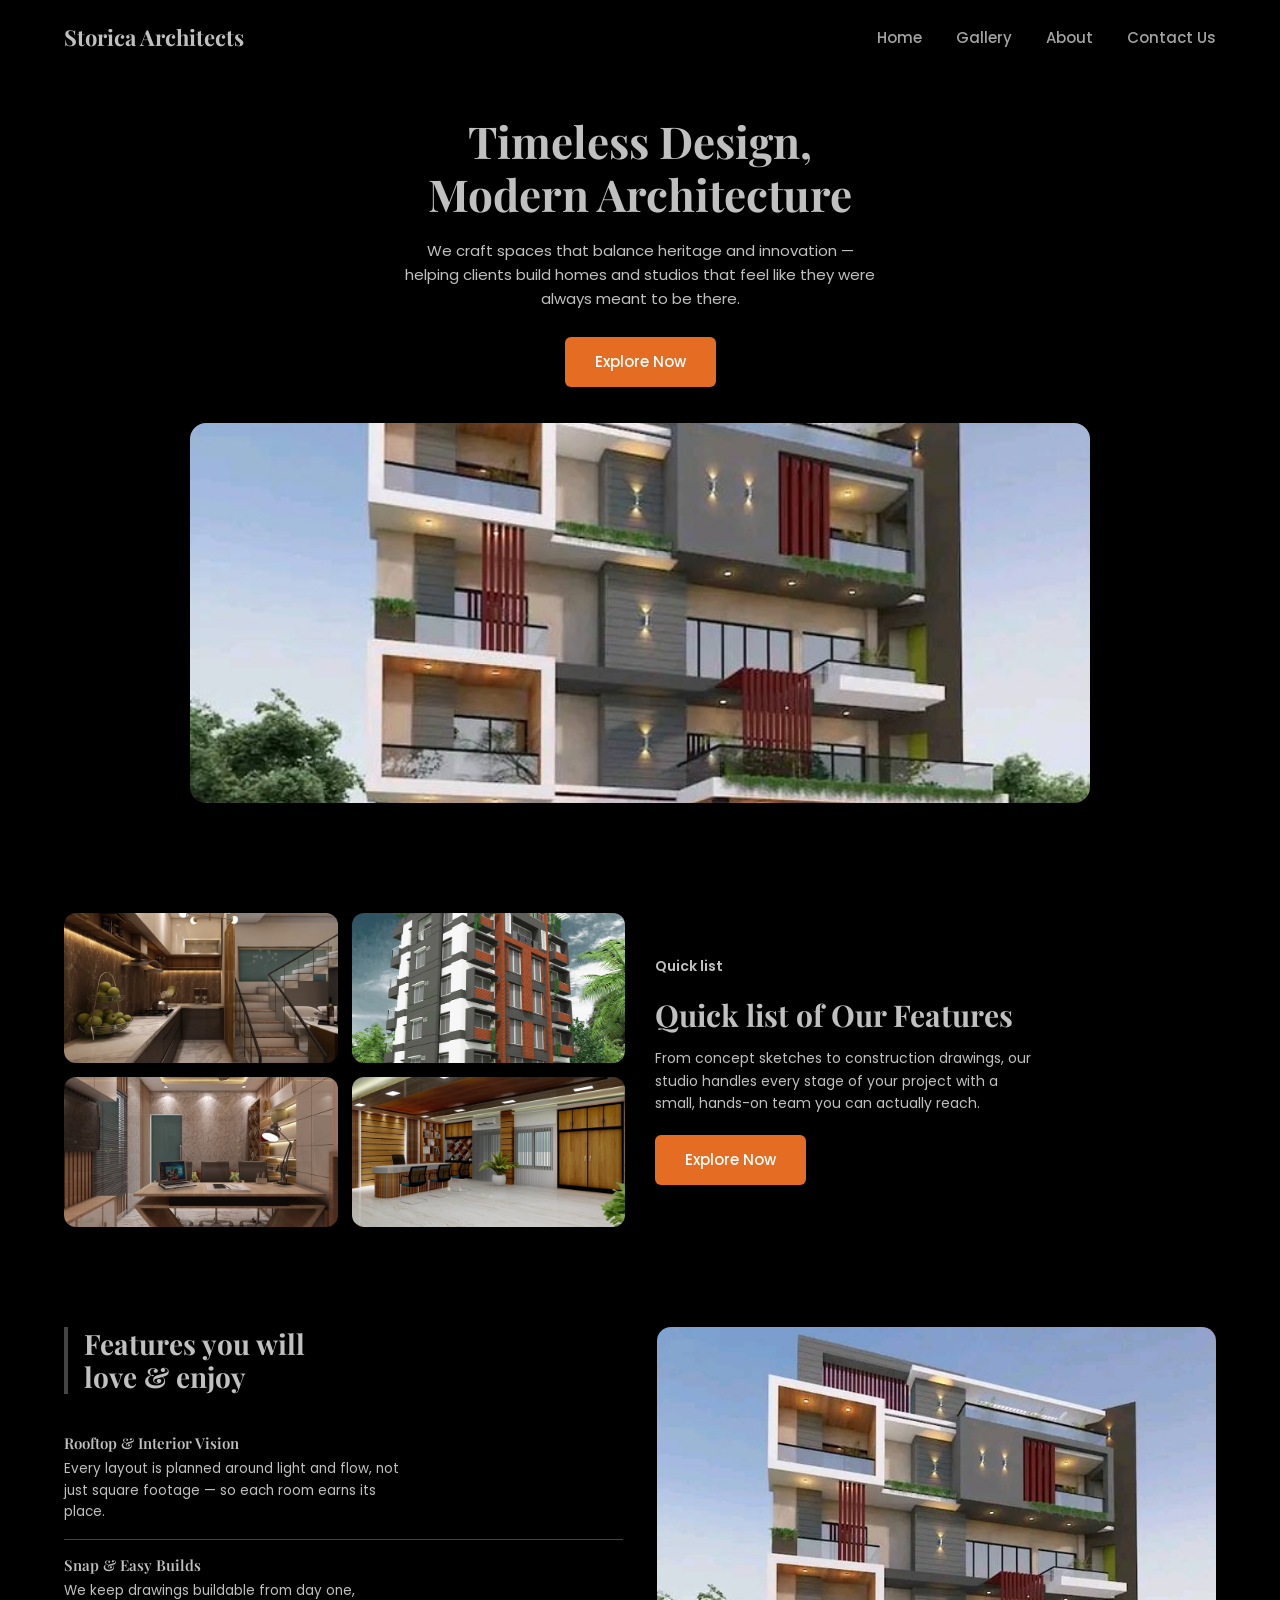
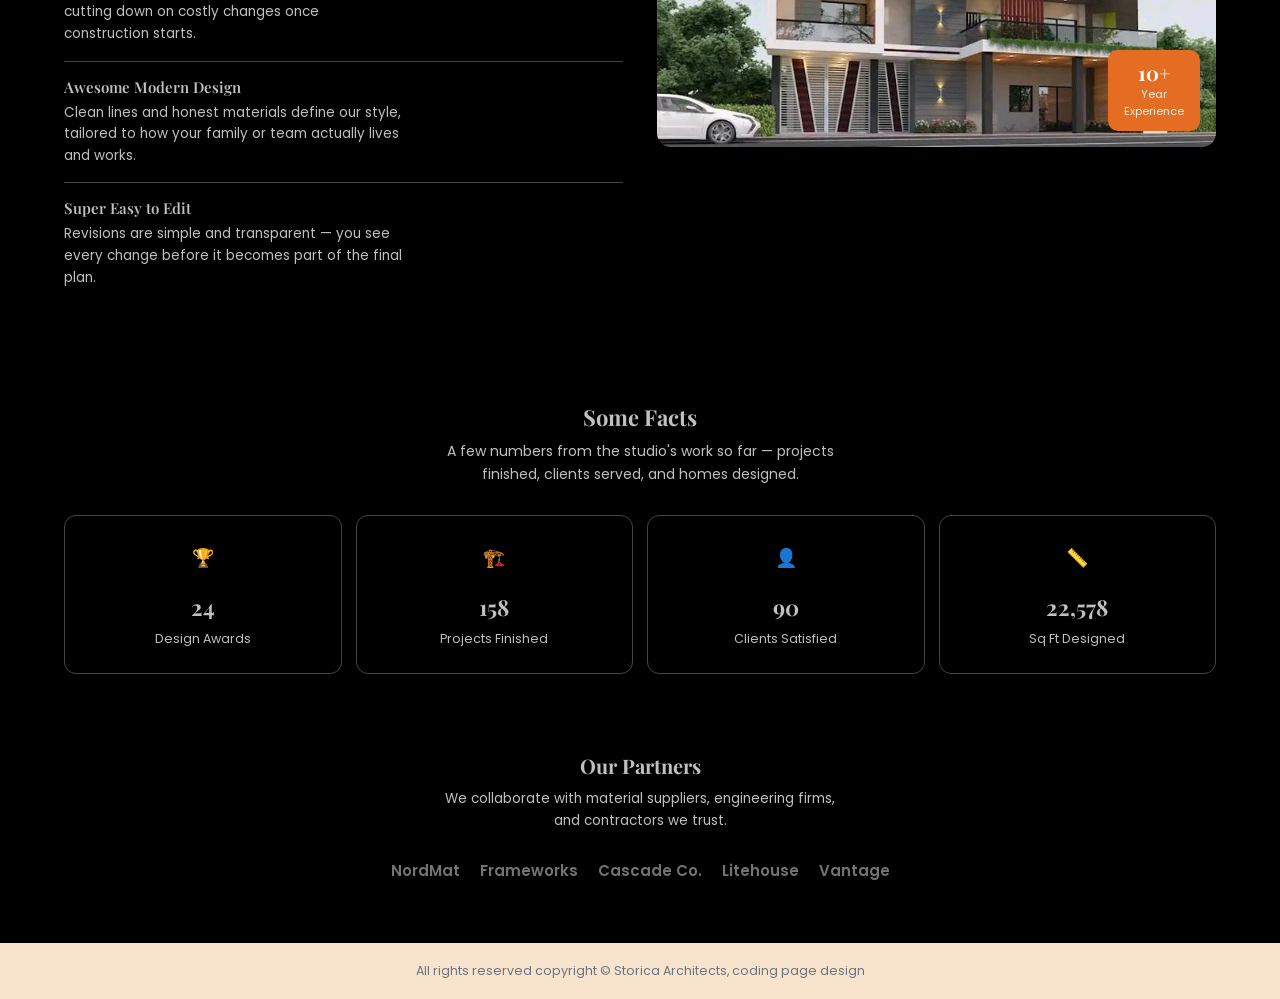
==== commit a985ca52: "update html" ====
--- a/index.html
+++ b/index.html
@@ -5,7 +5,7 @@
 <meta name="viewport" content="width=device-width, initial-scale=1.0">
 <title>Storica Architects</title>
 <link rel="preconnect" href="https://fonts.googleapis.com">
-<link href="images/WhatsApp Image 2026-02-28 at 4.46.33 PM.jpeg" rel="">
+<link href="https://fonts.googleapis.com/css2?family=Playfair+Display:wght@600;700&family=Poppins:wght@400;500;600;700&display=swap" rel="stylesheet">
 <link rel="stylesheet" href="styles/styles.css">
 <link rel="shortcut icon" href="images/Untitled design (3).png" type="image/x-icon">
 </head>
@@ -15,17 +15,14 @@
     <nav class="wrap">
       <div class="logo">Storica Architects</div>
       <ul class="nav-links">
-        
-        <!-- li.nav-links*4>a.nav-link -->
-      
-      <li class="nav-items"><a href="" class="nav-link">Home</a></li>
-      <li class="nav-items"><a href="" class="nav-link">Gallery</a></li>
-      <li class="nav-items"><a href="" class="nav-link">About</a></li>
-      <li class="nav-items"><a href="" class="nav-link">Contact Us</a></li>
-
-
-        
+        <li class="nav-items"><a href="" class="nav-link">Home</a></li>
+        <li class="nav-items"><a href="" class="nav-link">Gallery</a></li>
+        <li class="nav-items"><a href="" class="nav-link">About</a></li>
+        <li class="nav-items"><a href="" class="nav-link">Contact Us</a></li>
       </ul>
+      <button class="menu-toggle" onclick="document.querySelector('.nav-links').classList.toggle('open')">
+        <span></span><span></span><span></span>
+      </button>
     </nav>
   </header>
 
@@ -134,7 +131,7 @@
   </section>
 
   <footer>
-    All rights reserved copyright & copy; Storica Architects, coding page design
+    All rights reserved copyright &copy; Storica Architects, coding page design
   </footer>
 
 </body>
